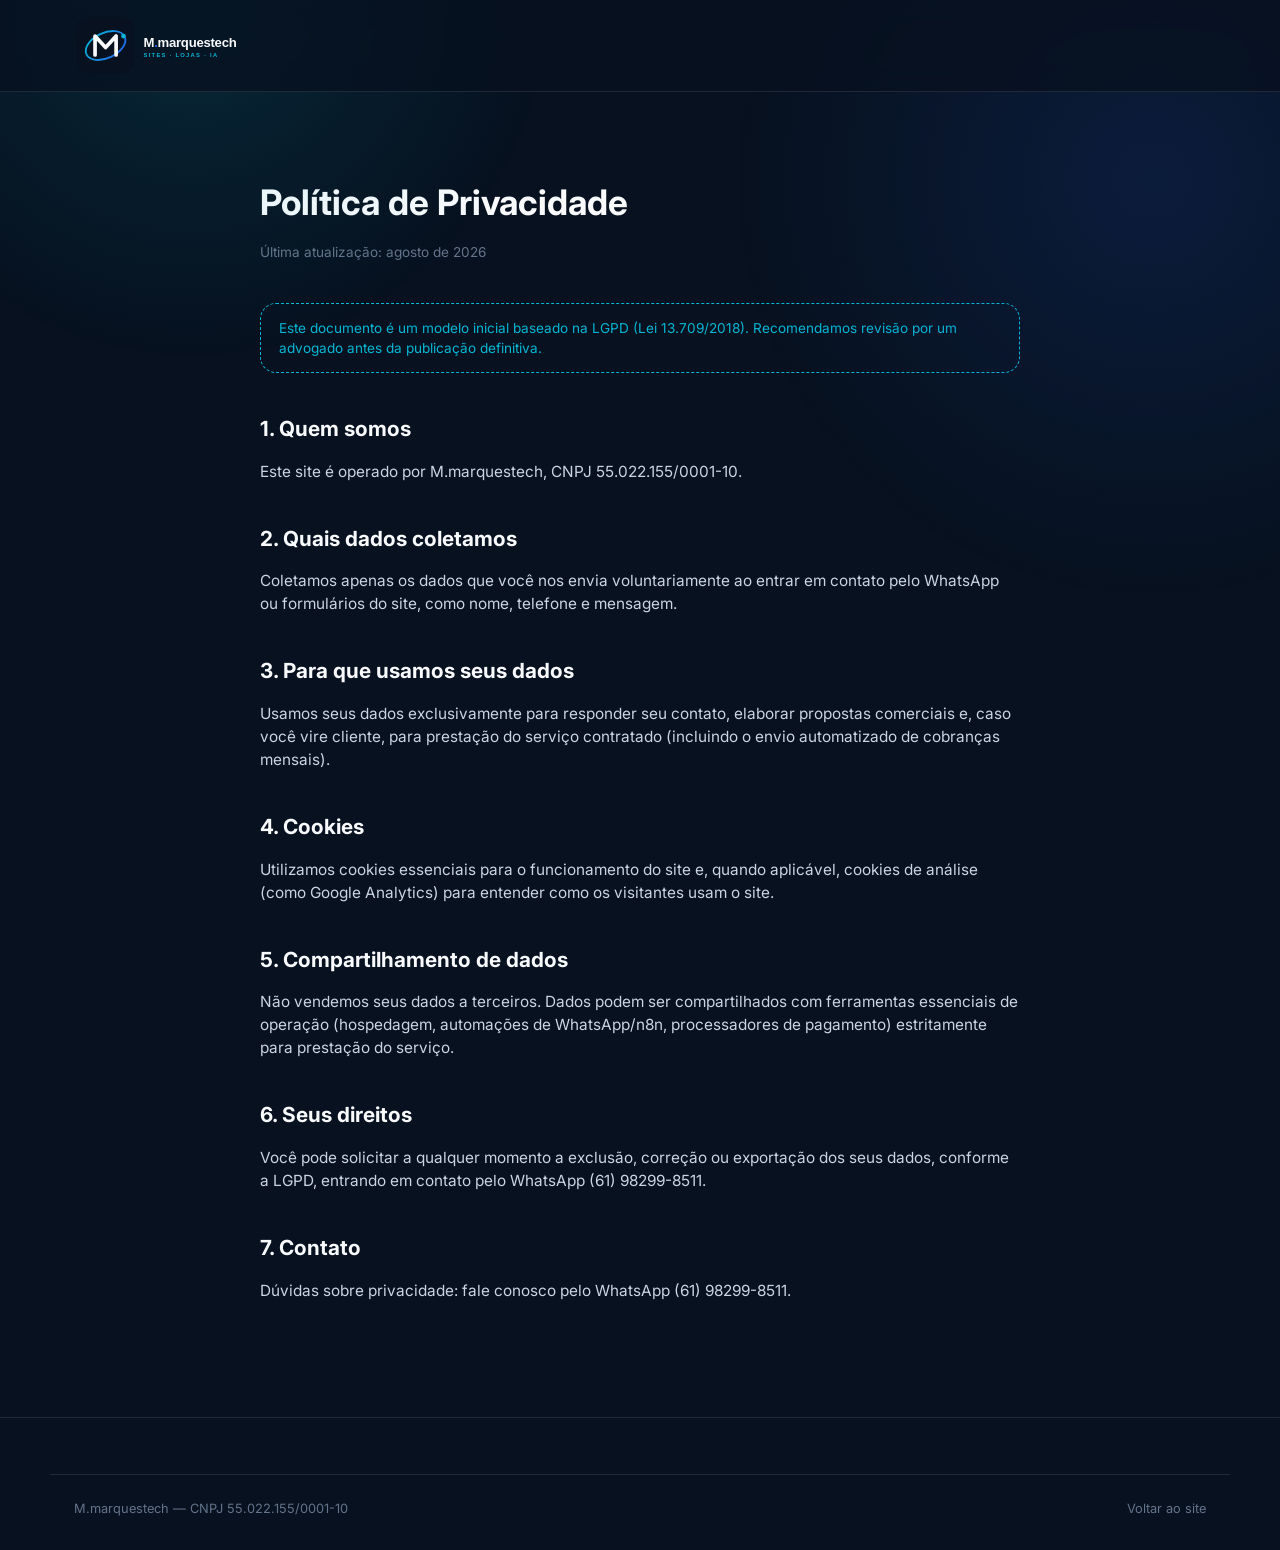
==== privacidade.html @ ed06bbe7 "Site institucional M.marquestech: planos, hero animado e carrossel de sites" ====
<!DOCTYPE html>
<html lang="pt-BR">
<head>
<meta charset="UTF-8">
<meta name="viewport" content="width=device-width, initial-scale=1.0">
<title>Política de Privacidade — M.marquestech</title>
<meta name="theme-color" content="#07111F">
<link rel="icon" type="image/svg+xml" href="assets/favicon-monogram.svg">
<link rel="preconnect" href="https://fonts.googleapis.com">
<link href="https://fonts.googleapis.com/css2?family=Inter:wght@400;500;600;700;800&display=swap" rel="stylesheet">
<link rel="stylesheet" href="css/style.css">
</head>
<body>

<header class="nav">
  <div class="nav-inner container">
    <a href="index.html"><img class="nav-logo" src="assets/logo-orbit-dark-bg.svg" alt="M.marquestech"></a>
  </div>
</header>

<main class="container legal-content">
  <h1>Política de Privacidade</h1>
  <p class="updated">Última atualização: agosto de 2026</p>

  <div class="placeholder-flag">
    Este documento é um modelo inicial baseado na LGPD (Lei 13.709/2018). Recomendamos revisão por um advogado antes da publicação definitiva.
  </div>

  <h2>1. Quem somos</h2>
  <p>Este site é operado por M.marquestech, CNPJ 55.022.155/0001-10.</p>

  <h2>2. Quais dados coletamos</h2>
  <p>Coletamos apenas os dados que você nos envia voluntariamente ao entrar em contato pelo WhatsApp ou formulários do site, como nome, telefone e mensagem.</p>

  <h2>3. Para que usamos seus dados</h2>
  <p>Usamos seus dados exclusivamente para responder seu contato, elaborar propostas comerciais e, caso você vire cliente, para prestação do serviço contratado (incluindo o envio automatizado de cobranças mensais).</p>

  <h2>4. Cookies</h2>
  <p>Utilizamos cookies essenciais para o funcionamento do site e, quando aplicável, cookies de análise (como Google Analytics) para entender como os visitantes usam o site.</p>

  <h2>5. Compartilhamento de dados</h2>
  <p>Não vendemos seus dados a terceiros. Dados podem ser compartilhados com ferramentas essenciais de operação (hospedagem, automações de WhatsApp/n8n, processadores de pagamento) estritamente para prestação do serviço.</p>

  <h2>6. Seus direitos</h2>
  <p>Você pode solicitar a qualquer momento a exclusão, correção ou exportação dos seus dados, conforme a LGPD, entrando em contato pelo WhatsApp (61) 98299-8511.</p>

  <h2>7. Contato</h2>
  <p>Dúvidas sobre privacidade: fale conosco pelo WhatsApp (61) 98299-8511.</p>
</main>

<footer>
  <div class="container footer-bottom">
    <span>M.marquestech &mdash; CNPJ 55.022.155/0001-10</span>
    <a href="index.html">Voltar ao site</a>
  </div>
</footer>

</body>
</html>
---- css/style.css ----
:root {
  --navy: #07111F;
  --navy-soft: #0C1B2E;
  --blue: #2563EB;
  --cyan: #06B6D4;
  --white: #F8FAFC;
  --gray: #64748B;
  --glass-bg: rgba(248, 250, 252, 0.05);
  --glass-border: rgba(248, 250, 252, 0.10);
  --radius-lg: 24px;
  --radius-md: 16px;
  --max-width: 1180px;
}

* { box-sizing: border-box; }

html { scroll-behavior: smooth; }

body {
  margin: 0;
  background: var(--navy);
  color: var(--white);
  font-family: "Inter", -apple-system, BlinkMacSystemFont, "Segoe UI", sans-serif;
  line-height: 1.5;
  -webkit-font-smoothing: antialiased;
}

img, svg { max-width: 100%; display: block; }

a { color: inherit; text-decoration: none; }

.container {
  max-width: var(--max-width);
  margin: 0 auto;
  padding: 0 24px;
}

/* Background ambient glow */
body::before {
  content: "";
  position: fixed;
  inset: 0;
  background:
    radial-gradient(600px circle at 15% 0%, rgba(6,182,212,0.14), transparent 60%),
    radial-gradient(700px circle at 90% 20%, rgba(37,99,235,0.14), transparent 60%);
  pointer-events: none;
  z-index: 0;
}

/* ===== Nav ===== */
.nav {
  position: sticky;
  top: 0;
  z-index: 100;
  background: rgba(7, 17, 31, 0.75);
  backdrop-filter: blur(14px);
  -webkit-backdrop-filter: blur(14px);
  border-bottom: 1px solid var(--glass-border);
}

.nav-inner {
  display: flex;
  align-items: center;
  justify-content: space-between;
  padding: 14px 24px;
}

.nav-logo { width: 200px; }

.nav-links {
  display: flex;
  gap: 32px;
  list-style: none;
  margin: 0;
  padding: 0;
  font-weight: 600;
  font-size: 0.95rem;
}

.nav-links a { color: var(--white); opacity: 0.85; transition: opacity 0.2s; }
.nav-links a:hover { opacity: 1; color: var(--cyan); }

.nav-cta {
  display: inline-flex;
  align-items: center;
  gap: 8px;
  background: linear-gradient(135deg, var(--cyan), var(--blue));
  color: var(--white);
  font-weight: 700;
  padding: 10px 20px;
  border-radius: 999px;
  font-size: 0.9rem;
  white-space: nowrap;
  transition: transform 0.2s, box-shadow 0.2s;
}
.nav-cta:hover { transform: translateY(-2px); box-shadow: 0 8px 24px rgba(6,182,212,0.35); }

.nav-toggle {
  display: none;
  background: none;
  border: none;
  color: var(--white);
  font-size: 1.6rem;
  cursor: pointer;
}

/* ===== Hero ===== */
.hero {
  position: relative;
  z-index: 1;
  padding: 96px 0 64px;
  text-align: center;
}

.eyebrow {
  display: inline-flex;
  align-items: center;
  gap: 8px;
  border: 1px solid var(--glass-border);
  background: var(--glass-bg);
  backdrop-filter: blur(8px);
  padding: 8px 18px;
  border-radius: 999px;
  font-size: 0.78rem;
  font-weight: 700;
  font-family: "JetBrains Mono", monospace;
  letter-spacing: 2px;
  color: var(--cyan);
  margin-bottom: 28px;
}

.eyebrow .dot { width: 7px; height: 7px; border-radius: 50%; background: var(--cyan); box-shadow: 0 0 12px var(--cyan); }

.hero h1 {
  font-size: clamp(2.4rem, 5.6vw, 4.6rem);
  font-weight: 800;
  line-height: 1.06;
  letter-spacing: -1.5px;
  max-width: 900px;
  margin: 0 auto 24px;
}

.hero h1 .accent {
  background: linear-gradient(135deg, var(--cyan), var(--blue));
  -webkit-background-clip: text;
  background-clip: text;
  color: transparent;
}

.hero p.lead {
  max-width: 620px;
  margin: 0 auto 36px;
  color: var(--gray);
  font-size: 1.15rem;
}

.hero-ctas {
  display: flex;
  gap: 16px;
  justify-content: center;
  flex-wrap: wrap;
  margin-bottom: 40px;
}

.btn {
  display: inline-flex;
  align-items: center;
  gap: 10px;
  font-weight: 700;
  padding: 15px 28px;
  border-radius: 999px;
  font-size: 1rem;
  transition: transform 0.2s, box-shadow 0.2s, background 0.2s;
  cursor: pointer;
  border: none;
}

.btn-primary {
  background: linear-gradient(135deg, var(--cyan), var(--blue));
  color: var(--white);
}
.btn-primary:hover { transform: translateY(-2px); box-shadow: 0 10px 30px rgba(6,182,212,0.4); }

.btn-ghost {
  background: var(--glass-bg);
  border: 1px solid var(--glass-border);
  color: var(--white);
}
.btn-ghost:hover { background: rgba(248,250,252,0.1); }

.social-proof {
  color: var(--gray);
  font-size: 0.9rem;
}
.social-proof strong { color: var(--white); }

/* ===== Hero split layout + 3D visual ===== */
.hero-grid {
  display: grid;
  grid-template-columns: 1.05fr 0.95fr;
  align-items: center;
  gap: 48px;
  text-align: left;
}

.hero-content .eyebrow,
.hero-content .hero-ctas { justify-content: flex-start; }
.hero-content .lead { margin-left: 0; }
.hero-content .social-proof { text-align: left; }

.hero-visual {
  position: relative;
  height: 420px;
  perspective: 1200px;
}

.orbit-ring {
  position: absolute;
  border-radius: 50%;
  border: 1.5px solid transparent;
  border-image: linear-gradient(135deg, var(--cyan), var(--blue)) 1;
  opacity: 0.45;
}
.ring-1 { width: 360px; height: 220px; top: 40px; left: 20px; animation: spin-cw 18s linear infinite; }
.ring-2 { width: 260px; height: 260px; top: 90px; left: 90px; animation: spin-ccw 24s linear infinite; opacity: 0.3; }
.orbit-dot {
  position: absolute;
  width: 10px; height: 10px;
  border-radius: 50%;
  background: var(--cyan);
  box-shadow: 0 0 16px var(--cyan);
  top: 46px; left: 190px;
  animation: spin-cw 18s linear infinite;
  transform-origin: -160px 130px;
}

.browser-mock {
  position: absolute;
  top: 30px;
  left: 10px;
  width: 340px;
  background: var(--glass-bg);
  border: 1px solid var(--glass-border);
  backdrop-filter: blur(18px);
  -webkit-backdrop-filter: blur(18px);
  border-radius: var(--radius-md);
  box-shadow: 0 30px 70px rgba(0,0,0,0.45);
  transform: rotateY(-10deg) rotateX(3deg);
  animation: float-y 6s ease-in-out infinite;
}

.browser-bar {
  display: flex;
  gap: 6px;
  padding: 12px 14px;
  border-bottom: 1px solid var(--glass-border);
}
.browser-bar span { width: 9px; height: 9px; border-radius: 50%; background: rgba(248,250,252,0.25); }
.browser-bar span:first-child { background: var(--cyan); }

.browser-body { padding: 20px; display: flex; flex-direction: column; gap: 10px; }
.mock-block { border-radius: 8px; background: linear-gradient(135deg, rgba(6,182,212,0.18), rgba(37,99,235,0.12)); }
.mock-block.block-a { height: 46px; width: 60%; }
.mock-block.block-b { height: 90px; width: 100%; background: linear-gradient(135deg, rgba(37,99,235,0.16), rgba(6,182,212,0.08)); }
.mock-block.block-c { height: 46px; width: 80%; }

.phone-mock {
  position: absolute;
  bottom: 10px;
  right: 0;
  width: 210px;
  background: rgba(12, 27, 46, 0.9);
  border: 1px solid var(--glass-border);
  backdrop-filter: blur(18px);
  border-radius: 20px;
  padding: 16px 14px;
  box-shadow: 0 24px 60px rgba(0,0,0,0.5);
  transform: rotateY(8deg) rotateX(-2deg);
  animation: float-y 5s ease-in-out infinite 0.6s;
}

.chat-bubble {
  font-size: 0.72rem;
  padding: 8px 12px;
  border-radius: 12px;
  margin-bottom: 8px;
  max-width: 88%;
  line-height: 1.35;
}
.chat-bubble.in { background: rgba(248,250,252,0.08); border-bottom-left-radius: 3px; }
.chat-bubble.out {
  background: linear-gradient(135deg, var(--cyan), var(--blue));
  color: var(--white);
  margin-left: auto;
  border-bottom-right-radius: 3px;
}
.chat-typing {
  display: flex;
  gap: 4px;
  padding: 8px 12px;
  width: fit-content;
  background: rgba(248,250,252,0.08);
  border-radius: 12px;
  border-bottom-left-radius: 3px;
}
.chat-typing span {
  width: 5px; height: 5px;
  border-radius: 50%;
  background: var(--cyan);
  animation: blink-typing 1.2s ease-in-out infinite;
}
.chat-typing span:nth-child(2) { animation-delay: 0.2s; }
.chat-typing span:nth-child(3) { animation-delay: 0.4s; }

@keyframes float-y {
  0%, 100% { transform: translateY(0) rotateY(-10deg) rotateX(3deg); }
  50% { transform: translateY(-14px) rotateY(-6deg) rotateX(1deg); }
}
@keyframes spin-cw { from { transform: rotate(0deg); } to { transform: rotate(360deg); } }
@keyframes spin-ccw { from { transform: rotate(0deg); } to { transform: rotate(-360deg); } }
@keyframes blink-typing {
  0%, 100% { opacity: 0.3; transform: translateY(0); }
  50% { opacity: 1; transform: translateY(-3px); }
}

/* ===== Criação de sites destaque ===== */
.criacao-destaque { padding-top: 40px; }
.criacao-grid {
  display: grid;
  grid-template-columns: 0.9fr 1.1fr;
  align-items: center;
  gap: 56px;
}
.criacao-text h2 { font-size: clamp(1.6rem, 3.2vw, 2.2rem); font-weight: 800; margin: 14px 0 16px; text-wrap: balance; }
.criacao-text > p { color: var(--gray); font-size: 1.02rem; margin-bottom: 22px; max-width: 52ch; }
.criacao-list { list-style: none; padding: 0; margin: 0 0 28px; display: flex; flex-direction: column; gap: 10px; }
.criacao-list li {
  padding-left: 26px;
  position: relative;
  font-size: 0.95rem;
  color: var(--white);
}
.criacao-list li::before {
  content: "";
  position: absolute;
  left: 0; top: 6px;
  width: 16px; height: 16px;
  background: linear-gradient(135deg, var(--cyan), var(--blue));
  -webkit-mask: url("data:image/svg+xml,%3Csvg xmlns='http://www.w3.org/2000/svg' viewBox='0 0 24 24'%3E%3Cpath fill='black' d='M9 16.2 4.8 12l-1.4 1.4L9 19 21 7l-1.4-1.4z'/%3E%3C/svg%3E") no-repeat center / contain;
  mask: url("data:image/svg+xml,%3Csvg xmlns='http://www.w3.org/2000/svg' viewBox='0 0 24 24'%3E%3Cpath fill='black' d='M9 16.2 4.8 12l-1.4 1.4L9 19 21 7l-1.4-1.4z'/%3E%3C/svg%3E") no-repeat center / contain;
}
.criacao-text .eyebrow {
  display: inline-flex;
  border: 1px solid var(--glass-border);
  background: var(--glass-bg);
  padding: 6px 14px;
  border-radius: 999px;
  font-size: 0.72rem;
  font-weight: 700;
  letter-spacing: 2px;
  color: var(--cyan);
  font-family: "JetBrains Mono", monospace;
}
.criacao-visual {
  position: relative;
  display: flex;
  justify-content: center;
  align-items: center;
  min-height: 320px;
}
.cv-ring {
  position: absolute;
  width: 300px; height: 300px;
  border-radius: 50%;
  border: 1.5px solid transparent;
  border-image: linear-gradient(135deg, var(--cyan), var(--blue)) 1;
  opacity: 0.3;
  animation: spin-ccw 26s linear infinite;
}
.cv-glow-dot {
  position: absolute;
  top: 14%; right: 14%;
  width: 8px; height: 8px;
  border-radius: 50%;
  background: var(--cyan);
  box-shadow: 0 0 14px var(--cyan);
  animation: blink-typing 2.4s ease-in-out infinite;
}

.site-carousel { position: relative; width: 100%; max-width: 420px; height: 280px; }
.site-card {
  position: absolute;
  inset: 0;
  background: var(--glass-bg);
  border: 1px solid var(--glass-border);
  backdrop-filter: blur(18px);
  -webkit-backdrop-filter: blur(18px);
  border-radius: var(--radius-md);
  box-shadow: 0 30px 70px rgba(0,0,0,0.45);
  opacity: 0;
  transform: scale(0.96) rotateY(-6deg);
  transition: opacity 0.6s ease, transform 0.6s ease;
  pointer-events: none;
}
.site-card.active {
  opacity: 1;
  transform: scale(1) rotateY(-6deg);
  z-index: 2;
  animation: float-y 7s ease-in-out infinite;
}

.sc-heading { height: 34px; width: 70%; border-radius: 8px; margin-bottom: 14px; background: linear-gradient(135deg, rgba(6,182,212,0.28), rgba(37,99,235,0.18)); }
.sc-line { height: 12px; border-radius: 6px; margin-bottom: 10px; background: rgba(248,250,252,0.12); }
.sc-line.w80 { width: 80%; }
.sc-line.w60 { width: 60%; }
.sc-cta { margin-top: 16px; height: 38px; width: 140px; border-radius: 999px; background: linear-gradient(135deg, var(--cyan), var(--blue)); }

.sc-grid { display: grid; grid-template-columns: repeat(2, 1fr); gap: 12px; }
.sc-product {
  height: 64px;
  border-radius: 10px;
  background: linear-gradient(135deg, rgba(37,99,235,0.22), rgba(6,182,212,0.12));
  position: relative;
}
.sc-product::after {
  content: "";
  position: absolute;
  bottom: 8px; left: 8px;
  width: 36px; height: 8px;
  border-radius: 4px;
  background: rgba(248,250,252,0.28);
}

.sc-chat { display: flex; flex-direction: column; gap: 10px; }

.site-carousel-tag {
  position: absolute;
  top: -14px; left: 50%;
  transform: translateX(-50%);
  font-family: "JetBrains Mono", monospace;
  font-size: 0.68rem;
  font-weight: 700;
  letter-spacing: 1px;
  color: var(--navy);
  background: var(--cyan);
  padding: 5px 14px;
  border-radius: 999px;
  z-index: 3;
}
.site-carousel-dots {
  position: absolute;
  bottom: -28px; left: 50%;
  transform: translateX(-50%);
  display: flex;
  gap: 8px;
  z-index: 3;
}
.site-carousel-dots .dot {
  width: 7px; height: 7px;
  border-radius: 50%;
  background: rgba(248,250,252,0.25);
  transition: background 0.3s, transform 0.3s;
}
.site-carousel-dots .dot.active { background: var(--cyan); transform: scale(1.3); }

/* ===== Section headings ===== */
.section {
  position: relative;
  z-index: 1;
  padding: 88px 0;
}

.section-head {
  text-align: center;
  max-width: 720px;
  margin: 0 auto 56px;
}

.section-head h2 {
  font-size: clamp(1.8rem, 3.6vw, 2.6rem);
  font-weight: 800;
  letter-spacing: -0.5px;
  margin-bottom: 16px;
}

.section-head p {
  color: var(--gray);
  font-size: 1.05rem;
}

/* ===== Bento pricing grid ===== */
.plans-grid {
  display: grid;
  grid-template-columns: repeat(3, 1fr);
  gap: 24px;
  align-items: stretch;
}

.plan-card {
  position: relative;
  background: var(--glass-bg);
  border: 1px solid var(--glass-border);
  backdrop-filter: blur(16px);
  -webkit-backdrop-filter: blur(16px);
  border-radius: var(--radius-lg);
  padding: 36px 30px;
  display: flex;
  flex-direction: column;
  transition: transform 0.3s ease, box-shadow 0.3s ease, border-color 0.3s ease;
}

.plan-card:hover {
  transform: translateY(-6px);
  border-color: rgba(6,182,212,0.4);
  box-shadow: 0 20px 50px rgba(0,0,0,0.35);
}

.plan-card.featured {
  border: 1px solid var(--cyan);
  background: linear-gradient(180deg, rgba(6,182,212,0.08), rgba(37,99,235,0.05));
  transform: scale(1.03);
}
.plan-card.featured:hover { transform: scale(1.03) translateY(-6px); }

.plan-badge-popular {
  position: absolute;
  top: -14px;
  left: 50%;
  transform: translateX(-50%);
  background: linear-gradient(135deg, var(--cyan), var(--blue));
  color: var(--white);
  font-size: 0.75rem;
  font-weight: 800;
  letter-spacing: 1px;
  padding: 6px 16px;
  border-radius: 999px;
  white-space: nowrap;
}

.plan-target {
  font-size: 0.78rem;
  font-weight: 700;
  letter-spacing: 1px;
  color: var(--gray);
  text-transform: uppercase;
  margin-bottom: 10px;
}

.plan-card h3 {
  font-size: 1.5rem;
  font-weight: 800;
  margin: 0 0 12px;
}

.plan-tagline {
  color: var(--gray);
  font-size: 0.95rem;
  font-style: italic;
  margin-bottom: 24px;
  min-height: 66px;
}

.plan-price {
  font-size: 2.4rem;
  font-weight: 700;
  margin-bottom: 4px;
  font-family: "JetBrains Mono", monospace;
  font-variant-numeric: tabular-nums;
}
.plan-price span { font-size: 0.95rem; color: var(--gray); font-weight: 500; font-family: "Inter", sans-serif; }

.plan-period { color: var(--gray); font-size: 0.9rem; margin-bottom: 26px; }

.plan-features {
  list-style: none;
  padding: 0;
  margin: 0 0 32px;
  flex-grow: 1;
}

.plan-features li {
  display: flex;
  gap: 10px;
  padding: 9px 0;
  font-size: 0.94rem;
  border-bottom: 1px solid rgba(248,250,252,0.06);
}
.plan-features li:last-child { border-bottom: none; }

.plan-features li::before {
  content: "";
  flex-shrink: 0;
  width: 18px;
  height: 18px;
  margin-top: 2px;
  background: linear-gradient(135deg, var(--cyan), var(--blue));
  -webkit-mask: url("data:image/svg+xml,%3Csvg xmlns='http://www.w3.org/2000/svg' viewBox='0 0 24 24'%3E%3Cpath fill='black' d='M9 16.2 4.8 12l-1.4 1.4L9 19 21 7l-1.4-1.4z'/%3E%3C/svg%3E") no-repeat center / contain;
  mask: url("data:image/svg+xml,%3Csvg xmlns='http://www.w3.org/2000/svg' viewBox='0 0 24 24'%3E%3Cpath fill='black' d='M9 16.2 4.8 12l-1.4 1.4L9 19 21 7l-1.4-1.4z'/%3E%3C/svg%3E") no-repeat center / contain;
}

.plan-cta {
  width: 100%;
  justify-content: center;
  text-align: center;
}

.ai-badge {
  display: inline-flex;
  align-items: center;
  gap: 6px;
  font-size: 0.7rem;
  font-weight: 800;
  font-family: "JetBrains Mono", monospace;
  letter-spacing: 1px;
  color: var(--navy);
  background: var(--cyan);
  padding: 4px 10px;
  border-radius: 999px;
  margin-bottom: 14px;
  width: fit-content;
}

.plan-icon-float {
  position: absolute;
  top: -16px;
  right: 22px;
  width: 44px;
  height: 44px;
  display: flex;
  align-items: center;
  justify-content: center;
  font-size: 1.3rem;
  background: linear-gradient(135deg, var(--cyan), var(--blue));
  border-radius: 14px;
  box-shadow: 0 12px 28px rgba(6,182,212,0.4);
  animation: bounce-badge 3.5s ease-in-out infinite;
}

@keyframes bounce-badge {
  0%, 100% { transform: translateY(0) rotate(-4deg); }
  50% { transform: translateY(-8px) rotate(4deg); }
}

.plan-subblock {
  background: rgba(248,250,252,0.03);
  border: 1px solid var(--glass-border);
  border-radius: 12px;
  padding: 14px 16px;
  margin-bottom: 12px;
}
.plan-subblock-head {
  display: flex;
  align-items: center;
  gap: 8px;
  font-weight: 700;
  font-size: 0.92rem;
  margin-bottom: 6px;
}
.plan-subblock p { margin: 0; color: var(--gray); font-size: 0.86rem; line-height: 1.45; }
.tag-auto, .tag-manual {
  font-family: "JetBrains Mono", monospace;
  font-size: 0.62rem;
  font-weight: 700;
  letter-spacing: 0.5px;
  padding: 2px 8px;
  border-radius: 999px;
  margin-left: auto;
}
.tag-auto { color: var(--cyan); background: rgba(6,182,212,0.14); }
.tag-manual { color: var(--gray); background: rgba(100,116,139,0.16); }

/* ===== Incluso ===== */
.incluso-grid {
  display: grid;
  grid-template-columns: repeat(auto-fit, minmax(220px, 1fr));
  gap: 20px;
}

.incluso-item {
  background: var(--glass-bg);
  border: 1px solid var(--glass-border);
  border-radius: var(--radius-md);
  padding: 24px;
  backdrop-filter: blur(12px);
}

.incluso-item .icon {
  width: 40px;
  height: 40px;
  border-radius: 12px;
  background: linear-gradient(135deg, rgba(6,182,212,0.2), rgba(37,99,235,0.2));
  display: flex;
  align-items: center;
  justify-content: center;
  margin-bottom: 14px;
  color: var(--cyan);
  font-size: 1.2rem;
}

.incluso-item h4 { margin: 0 0 6px; font-size: 1.02rem; font-weight: 700; }
.incluso-item p { margin: 0; color: var(--gray); font-size: 0.88rem; }

.mini-seal {
  margin-top: 40px;
  display: flex;
  align-items: center;
  justify-content: center;
  gap: 10px;
  text-align: center;
  color: var(--cyan);
  font-weight: 700;
  font-size: 0.9rem;
  border: 1px dashed rgba(6,182,212,0.4);
  border-radius: 999px;
  padding: 12px 24px;
  max-width: 480px;
  margin-left: auto;
  margin-right: auto;
}

/* ===== Testimonials marquee ===== */
.marquee-wrap {
  overflow: hidden;
  position: relative;
  -webkit-mask-image: linear-gradient(90deg, transparent, black 8%, black 92%, transparent);
  mask-image: linear-gradient(90deg, transparent, black 8%, black 92%, transparent);
}

.marquee-track {
  display: flex;
  gap: 20px;
  width: max-content;
  animation: scroll-left 32s linear infinite;
}

.marquee-wrap:hover .marquee-track { animation-play-state: paused; }

@keyframes scroll-left {
  from { transform: translateX(0); }
  to { transform: translateX(-50%); }
}

.testimonial-card {
  width: 320px;
  flex-shrink: 0;
  background: var(--glass-bg);
  border: 1px solid var(--glass-border);
  border-radius: var(--radius-md);
  padding: 26px;
  backdrop-filter: blur(12px);
}

.testimonial-card p { font-size: 0.95rem; color: var(--white); margin: 0 0 16px; }
.testimonial-card .author { color: var(--cyan); font-weight: 700; font-size: 0.85rem; }
.testimonial-card .role { color: var(--gray); font-size: 0.8rem; }

/* ===== FAQ ===== */
.faq-list { max-width: 760px; margin: 0 auto; }

.faq-item {
  border-bottom: 1px solid var(--glass-border);
}

.faq-question {
  width: 100%;
  background: none;
  border: none;
  color: var(--white);
  text-align: left;
  font-size: 1.05rem;
  font-weight: 700;
  padding: 22px 4px;
  display: flex;
  justify-content: space-between;
  align-items: center;
  cursor: pointer;
  gap: 20px;
}

.faq-question .plus {
  flex-shrink: 0;
  width: 22px;
  height: 22px;
  border-radius: 50%;
  border: 1px solid var(--cyan);
  color: var(--cyan);
  display: flex;
  align-items: center;
  justify-content: center;
  font-size: 1rem;
  transition: transform 0.25s;
}

.faq-item.open .plus { transform: rotate(45deg); }

.faq-answer {
  max-height: 0;
  overflow: hidden;
  transition: max-height 0.3s ease, padding 0.3s ease;
  color: var(--gray);
  font-size: 0.95rem;
  padding: 0 4px;
}

.faq-item.open .faq-answer { padding: 0 4px 22px; }

.faq-note {
  font-size: 0.75rem;
  color: var(--cyan);
  opacity: 0.8;
}

/* ===== Footer ===== */
footer {
  position: relative;
  z-index: 1;
  border-top: 1px solid var(--glass-border);
  padding: 56px 0 32px;
  color: var(--gray);
  font-size: 0.88rem;
}

.footer-grid {
  display: grid;
  grid-template-columns: 2fr 1fr 1fr;
  gap: 32px;
  margin-bottom: 40px;
}

.footer-logo { width: 180px; margin-bottom: 14px; }

.footer-col h5 {
  color: var(--white);
  font-size: 0.85rem;
  letter-spacing: 1px;
  text-transform: uppercase;
  margin-bottom: 14px;
}

.footer-col a, .footer-col p { display: block; margin-bottom: 10px; color: var(--gray); }
.footer-col a:hover { color: var(--cyan); }

.footer-bottom {
  border-top: 1px solid var(--glass-border);
  padding-top: 24px;
  display: flex;
  justify-content: space-between;
  flex-wrap: wrap;
  gap: 12px;
  font-size: 0.8rem;
}

/* ===== Floating WhatsApp button ===== */
.whatsapp-float {
  position: fixed;
  bottom: 24px;
  right: 24px;
  z-index: 200;
  width: 60px;
  height: 60px;
  border-radius: 50%;
  background: #25D366;
  display: flex;
  align-items: center;
  justify-content: center;
  box-shadow: 0 8px 26px rgba(0,0,0,0.4);
  animation: wa-pulse 2.6s ease-in-out infinite;
}

.whatsapp-float:hover { transform: scale(1.08); }

.whatsapp-float svg { width: 30px; height: 30px; }

@keyframes wa-pulse {
  0%, 100% { box-shadow: 0 8px 26px rgba(0,0,0,0.4), 0 0 0 0 rgba(37,211,102,0.5); }
  50% { box-shadow: 0 8px 26px rgba(0,0,0,0.4), 0 0 0 10px rgba(37,211,102,0); }
}

/* ===== Cookie banner ===== */
.cookie-banner {
  position: fixed;
  left: 20px;
  right: 20px;
  bottom: 20px;
  z-index: 250;
  max-width: 640px;
  margin: 0 auto;
  background: rgba(12, 27, 46, 0.95);
  border: 1px solid var(--glass-border);
  backdrop-filter: blur(16px);
  border-radius: var(--radius-md);
  padding: 20px 24px;
  display: flex;
  align-items: center;
  gap: 20px;
  flex-wrap: wrap;
  transform: translateY(140%);
  transition: transform 0.4s ease;
}
.cookie-banner.show { transform: translateY(0); }
.cookie-banner p { margin: 0; font-size: 0.85rem; color: var(--gray); flex: 1; min-width: 220px; }
.cookie-banner p a { color: var(--cyan); text-decoration: underline; }

/* ===== Scroll reveal ===== */
.reveal {
  opacity: 0;
  transform: translateY(24px);
  transition: opacity 0.7s ease, transform 0.7s ease;
}
.reveal.in-view { opacity: 1; transform: translateY(0); }

/* ===== Legal pages ===== */
.legal-content {
  max-width: 760px;
  margin: 0 auto;
  padding: 60px 0 100px;
}
.legal-content h1 { font-size: 2.2rem; margin-bottom: 8px; }
.legal-content .updated { color: var(--gray); font-size: 0.85rem; margin-bottom: 40px; }
.legal-content h2 { font-size: 1.3rem; margin-top: 40px; margin-bottom: 12px; }
.legal-content p, .legal-content li { color: #cbd5e1; font-size: 0.96rem; }
.legal-content .placeholder-flag {
  border: 1px dashed var(--cyan);
  border-radius: var(--radius-md);
  padding: 14px 18px;
  color: var(--cyan);
  font-size: 0.85rem;
  margin: 14px 0;
}

/* ===== Responsive ===== */
@media (max-width: 980px) {
  .hero-grid { grid-template-columns: 1fr; text-align: center; }
  .hero-content .eyebrow, .hero-content .hero-ctas { justify-content: center; }
  .hero-content .social-proof { text-align: center; }
  .hero-visual { height: 320px; max-width: 420px; margin: 0 auto; }
  .criacao-grid { grid-template-columns: 1fr; text-align: center; }
  .criacao-list { align-items: center; }
  .criacao-list li { text-align: left; }
}

@media (max-width: 900px) {
  .plans-grid { grid-template-columns: 1fr; }
  .plan-card.featured { transform: none; }
  .plan-card.featured:hover { transform: translateY(-6px); }
  .footer-grid { grid-template-columns: 1fr; }
}

@media (max-width: 720px) {
  .nav-links, .nav-cta { display: none; }
  .nav-toggle { display: block; }
  .nav-links.mobile-open {
    display: flex;
    flex-direction: column;
    position: absolute;
    top: 100%;
    left: 0;
    right: 0;
    background: rgba(7,17,31,0.98);
    padding: 24px;
    gap: 20px;
    border-bottom: 1px solid var(--glass-border);
  }
  .whatsapp-float { width: 54px; height: 54px; bottom: 16px; right: 16px; }
  .browser-mock { width: 280px; }
  .phone-mock { width: 170px; }
}

@media (prefers-reduced-motion: reduce) {
  .browser-mock, .phone-mock, .orbit-ring, .orbit-dot, .plan-icon-float,
  .chat-typing span, .marquee-track, .whatsapp-float {
    animation: none !important;
  }
}
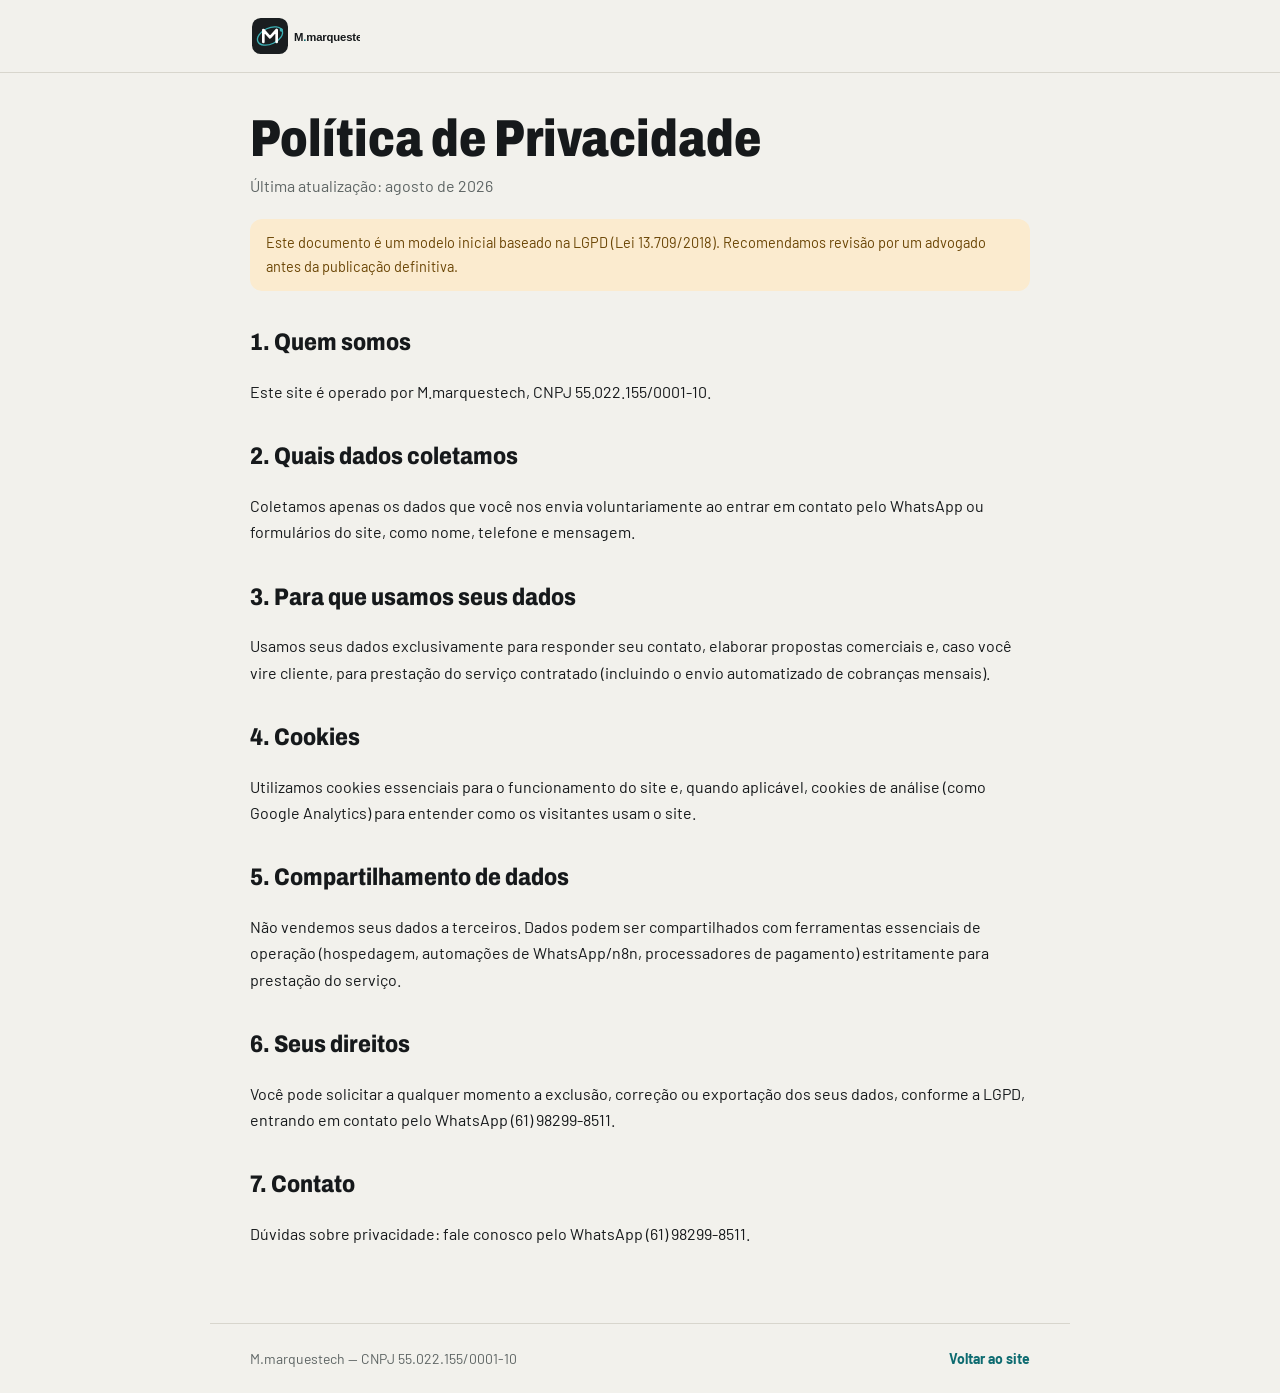
==== commit 335f736d: "Reformulação do site: linha NEXO M + desenvolvimento sob medida - Nova home: produtos NEXO M (RH, BI" ====
--- a/privacidade.html
+++ b/privacidade.html
@@ -4,17 +4,18 @@
 <meta charset="UTF-8">
 <meta name="viewport" content="width=device-width, initial-scale=1.0">
 <title>Política de Privacidade — M.marquestech</title>
-<meta name="theme-color" content="#07111F">
-<link rel="icon" type="image/svg+xml" href="assets/favicon-monogram.svg">
+<meta name="theme-color" content="#1A1E20">
+<link rel="icon" type="image/svg+xml" href="assets/favicon.svg">
+<link rel="apple-touch-icon" href="assets/apple-touch-icon.png">
 <link rel="preconnect" href="https://fonts.googleapis.com">
-<link href="https://fonts.googleapis.com/css2?family=Inter:wght@400;500;600;700;800&display=swap" rel="stylesheet">
+<link href="https://fonts.googleapis.com/css2?family=Archivo:wdth,wght@62..125,500..900&family=Barlow:wght@400;500;600;700&display=swap" rel="stylesheet">
 <link rel="stylesheet" href="css/style.css">
 </head>
 <body>
 
 <header class="nav">
   <div class="nav-inner container">
-    <a href="index.html"><img class="nav-logo" src="assets/logo-orbit-dark-bg.svg" alt="M.marquestech"></a>
+    <a href="index.html"><img class="nav-logo" src="assets/logo-mmarquestech.svg" alt="M.marquestech" width="110" height="40"></a>
   </div>
 </header>
 
--- a/css/style.css
+++ b/css/style.css
@@ -1,974 +1,300 @@
-:root {
-  --navy: #07111F;
-  --navy-soft: #0C1B2E;
-  --blue: #2563EB;
-  --cyan: #06B6D4;
-  --white: #F8FAFC;
-  --gray: #64748B;
-  --glass-bg: rgba(248, 250, 252, 0.05);
-  --glass-border: rgba(248, 250, 252, 0.10);
-  --radius-lg: 24px;
-  --radius-md: 16px;
-  --max-width: 1180px;
+/* M.marquestech · site NEXO M (reformulação 10/2026)
+   Base off-white + grafite + petróleo. Cores de produto só como identificação.
+   Cards só nos produtos; o resto é editorial (linhas, divisórias, números). */
+:root{
+  --bg:#F2F1EC; --card:#FBFAF6; --line:#D8D6CD; --fg:#16191B; --mut:#5E6564;
+  --gr:#1A1E20; --gr2:#262B2E; --on-gr:#EDEDE8; --on-gr-mut:#A2AAA9;
+  --acc:#0D6B70; --acc-l:#7FD3D6; --acc-d:#3DB3B8;
+  --wa:#25D366; --wa-ink:#06260F;
+  --tint:#E7EDEA; /* off-white com 8% de petróleo */
+  --disp:"Archivo","Arial Narrow",system-ui,sans-serif;
+  --body:"Barlow",system-ui,sans-serif;
+  color-scheme:light;
 }
-
-* { box-sizing: border-box; }
-
-html { scroll-behavior: smooth; }
-
-body {
-  margin: 0;
-  background: var(--navy);
-  color: var(--white);
-  font-family: "Inter", -apple-system, BlinkMacSystemFont, "Segoe UI", sans-serif;
-  line-height: 1.5;
-  -webkit-font-smoothing: antialiased;
+*{box-sizing:border-box}
+html{scroll-behavior:smooth}
+body{margin:0;background:var(--bg);color:var(--fg);font-family:var(--body);font-size:16px;line-height:1.5;-webkit-font-smoothing:antialiased}
+img{max-width:100%;display:block}
+a{color:inherit;text-decoration:none}
+button{font:inherit;color:inherit;cursor:pointer}
+ul,ol{list-style:none;margin:0;padding:0}
+:focus-visible{outline:2px solid var(--acc);outline-offset:3px;border-radius:4px}
+[hidden]{display:none!important}
+[id]{scroll-margin-top:16px}
+.skip{position:absolute;left:12px;top:-60px;background:var(--gr);color:#fff;padding:10px 14px;border-radius:8px;z-index:99}
+.skip:focus{top:12px}
+
+.site{overflow-x:clip}
+.in{width:min(1180px,100%);margin:0 auto;padding-inline:clamp(16px,4vw,40px)}
+.disp{font-family:var(--disp);font-stretch:78%;font-weight:850;letter-spacing:-.01em;line-height:.95;text-wrap:balance;margin:0}
+.kick{display:block;font-size:12.5px;font-weight:700;letter-spacing:.14em;text-transform:uppercase;color:var(--acc);margin-bottom:12px}
+.reveal{animation:rise .7s cubic-bezier(.2,.7,.2,1) both}
+.switch.reveal{animation-delay:.15s}
+@keyframes rise{from{transform:translateY(14px);opacity:.001}to{transform:none;opacity:1}}
+section{padding-block:clamp(48px,7vw,92px)}
+section.pt0{padding-top:0}
+.sh{display:flex;flex-wrap:wrap;justify-content:space-between;align-items:end;gap:14px 40px;margin-bottom:30px}
+.sh h2{font-size:clamp(34px,4.8vw,58px);max-width:18ch}
+.sh p{color:var(--mut);max-width:48ch;margin:0;font-size:17px}
+
+/* botões */
+.bwa{background:var(--wa);color:var(--wa-ink);padding:14px 20px;border-radius:12px;font-weight:800;display:inline-flex;gap:8px;align-items:center;white-space:nowrap;transition:filter .2s,transform .2s}
+.bwa:hover{filter:brightness(.95);transform:translateY(-1px)}
+.i-wa{width:18px;height:18px;flex:none}
+.b2{border:1.5px solid var(--fg);padding:12.5px 18px;border-radius:12px;font-weight:700;display:inline-flex;transition:background .2s,color .2s}
+.b2:hover{background:var(--fg);color:#fff}
+.lnk{color:var(--acc);font-weight:700;border-bottom:1.5px solid currentColor;padding-bottom:1px}
+.btns{display:flex;flex-wrap:wrap;gap:10px}
+
+/* menu */
+nav{display:flex;align-items:center;gap:22px;padding-block:18px}
+.lk{display:flex;gap:22px;font-weight:600;color:var(--mut);margin-left:auto}
+.lk a:hover{color:var(--fg)}
+nav .cta{padding:10px 16px;border-radius:10px;font-size:14px}
+.burger{display:none;border:1px solid var(--line);background:var(--card);border-radius:10px;width:42px;height:42px;place-items:center}
+.burger svg{width:20px;height:20px}
+.mnav{display:none}
+.logo{display:inline-flex;align-items:center;gap:10px;font-family:var(--disp);font-stretch:85%;font-weight:850;font-size:20px}
+.logo-mark{flex:none}
+
+/* hero */
+.hero{display:grid;grid-template-columns:minmax(0,1.05fr) minmax(0,1fr);gap:clamp(24px,4vw,56px);align-items:center;padding-block:clamp(18px,4vw,48px) 52px}
+.hero h1{font-size:clamp(42px,6.6vw,84px)}
+.hero h1 u{text-decoration:none;color:var(--acc);background:linear-gradient(transparent 76%,rgba(13,107,112,.18) 76%)}
+.lead{font-size:clamp(17px,1.6vw,19px);color:var(--mut);max-width:46ch;margin:18px 0 10px}
+.lead2{font-weight:700;font-size:17px;margin:0 0 24px;padding-left:12px;border-left:3px solid var(--acc);max-width:46ch}
+.proof{display:grid;grid-template-columns:repeat(2,max-content);gap:8px 24px;margin-top:22px;font-size:14.5px;font-weight:600}
+.proof span::before{content:"✓";color:var(--acc);margin-right:7px;font-weight:800}
+.switch{background:var(--gr);color:var(--on-gr);border-radius:20px;padding:16px;display:flex;flex-direction:column;gap:12px;box-shadow:0 30px 60px -30px rgba(10,20,20,.55);min-width:0}
+.switch .st{display:flex;gap:4px;flex-wrap:wrap}
+.switch .st button{border:0;background:var(--gr2);color:var(--on-gr-mut);border-radius:8px;padding:7px 11px;font-weight:700;font-size:13px;position:relative;overflow:hidden;transition:background .3s,color .3s}
+.switch .st button:hover{color:#fff}
+.switch .st button.on{background:var(--pc);color:#fff}
+.switch.auto .st button.on::after{content:"";position:absolute;left:0;bottom:0;height:2px;background:rgba(255,255,255,.85);width:0;animation:fill 4.5s linear forwards}
+@keyframes fill{to{width:100%}}
+.swp{display:flex;flex-direction:column;gap:12px;animation:fadein .45s ease}
+@keyframes fadein{from{opacity:.001;transform:translateY(6px)}to{opacity:1;transform:none}}
+.swp .cap{display:flex;justify-content:space-between;gap:10px;align-items:baseline;font-size:13px}
+.swp .cap b{font-family:var(--disp);font-stretch:85%;font-size:21px}
+.swp .cap b i{font-style:normal;color:color-mix(in srgb,var(--c) 45%,#fff)}
+.swp .cap span{color:var(--on-gr-mut)}
+.switch .mock{box-shadow:none}
+
+/* faixa grafite */
+.band{background:var(--gr);color:var(--on-gr)}
+.band .in{display:grid;grid-template-columns:repeat(4,minmax(0,1fr))}
+.band .in>div{padding:22px 16px 22px 0;display:flex;align-items:center;gap:12px;font-family:var(--disp);font-stretch:82%;font-weight:850;font-size:clamp(17px,1.8vw,21px);letter-spacing:.02em;text-transform:uppercase;line-height:1.05}
+.band .in>div+div{padding-left:18px;border-left:1px solid #33393C}
+.band svg{width:24px;height:24px;flex:none;color:var(--acc-d)}
+
+/* produtos */
+.prodtop{display:flex;flex-wrap:wrap;gap:10px 16px;align-items:center;justify-content:space-between;margin-top:-6px;margin-bottom:12px}
+.prodtop>span{font-size:13.5px;color:var(--mut)}
+.prodtop .acts{display:flex;gap:8px;flex-wrap:wrap}
+.hint-grid,.prod.grid-mode .hint-belt,.prod.grid-mode #belt-btn{display:none}
+.prod.grid-mode .hint-grid{display:inline}
+.pbtn{border:1px solid var(--line);background:var(--card);border-radius:999px;padding:9px 16px;font-weight:700;font-size:14px}
+.pbtn.pri{background:var(--fg);color:#fff;border-color:var(--fg)}
+.belt{overflow:hidden;-webkit-mask-image:linear-gradient(90deg,transparent,#000 5%,#000 95%,transparent);mask-image:linear-gradient(90deg,transparent,#000 5%,#000 95%,transparent);padding-block:6px 16px}
+.prod.grid-mode .belt{display:none}
+.belt .track{display:flex;width:max-content;animation:belt 110s linear infinite}
+.belt:hover .track,.belt:focus-within .track,.belt.paused .track{animation-play-state:paused}
+.belt .half,.marq .half{display:flex;flex:none}
+@keyframes belt{from{transform:translate3d(0,0,0)}to{transform:translate3d(-50%,0,0)}}
+.belt .pc{width:310px;margin-right:16px;flex:none}
+.pgrid{display:grid;grid-template-columns:repeat(3,minmax(0,1fr));gap:16px;padding-top:6px}
+.pc{--c:#0D6B70;background:color-mix(in srgb,var(--c) 9%,#FBFAF6);border:1px solid color-mix(in srgb,var(--c) 18%,#FBFAF6);border-radius:22px;padding:18px;display:flex;flex-direction:column;gap:11px;min-width:0;transition:transform .25s,box-shadow .25s}
+.pc:hover{transform:translateY(-3px);box-shadow:0 18px 36px -24px rgba(0,0,0,.45)}
+.pc .top{display:flex;justify-content:space-between;align-items:flex-start;gap:8px}
+.pc .nm{font-family:var(--disp);font-stretch:80%;font-weight:850;font-size:30px;line-height:1;color:var(--c);margin:0}
+.pc .nm small{display:block;font-family:var(--body);font-weight:700;font-size:11px;letter-spacing:.14em;color:var(--fg);opacity:.6;margin-bottom:3px}
+.pc .tg{font-size:11px;font-weight:800;letter-spacing:.04em;text-transform:uppercase;padding:4px 9px;border-radius:99px;background:#fff;color:var(--c);white-space:nowrap;display:inline-flex;align-items:center;gap:5px}
+.pc .tg::before{content:"";width:6px;height:6px;border-radius:50%;background:currentColor}
+.pc .tg.impl{background:var(--c);color:#fff}
+.pc .para{font-size:13px;font-weight:700;color:var(--mut)}
+.pc p{margin:0;font-size:15px;min-height:68px}
+.pc .ft{display:flex;flex-direction:column;align-items:stretch;gap:9px;margin-top:auto;padding-top:4px}
+.pc .ft small{font-size:12.5px;font-weight:600;color:var(--mut)}
+.pc .ft a{background:#fff;padding:10px 12px;border-radius:10px;font-weight:800;font-size:14px;color:var(--c);text-align:center;border:1px solid color-mix(in srgb,var(--c) 22%,#fff);transition:background .2s,color .2s}
+.pc .ft a:hover{background:var(--c);color:#fff}
+.sobband{margin-top:20px;background:var(--gr);color:var(--on-gr);border-radius:22px;padding:clamp(20px,3.5vw,32px);display:grid;grid-template-columns:auto minmax(0,1fr) auto;gap:16px 28px;align-items:center}
+.sobband .tg{font-size:11.5px;font-weight:800;letter-spacing:.1em;padding:5px 11px;border-radius:99px;background:var(--acc);color:#fff;align-self:start;margin-top:4px;justify-self:start}
+.sobband h3{font-family:var(--disp);font-stretch:80%;font-weight:850;font-size:clamp(25px,3vw,34px);line-height:1;margin:0 0 6px;color:#fff}
+.sobband p{margin:0;color:var(--on-gr-mut);max-width:62ch}
+
+/* telinhas dos produtos (dados fictícios) */
+.mock{border-radius:12px;padding:12px;font-size:11.5px;line-height:1.4;display:flex;flex-direction:column;gap:7px;background:#fff;color:#16191B;min-height:178px;box-shadow:0 8px 22px -16px rgba(0,0,0,.35);--m-line:#ECEAE3}
+.mock .mh{display:flex;justify-content:space-between;align-items:center;font-weight:700;font-size:12px}
+.mock .mh span{font-weight:500;opacity:.6;font-size:10.5px}
+.mock .row{display:flex;justify-content:space-between;align-items:center;gap:8px;padding:5px 0;border-bottom:1px solid var(--m-line)}
+.mock .row:last-child{border-bottom:0}
+.mock .row em{font-style:normal;opacity:.6}
+.mock .pill{font-size:9.5px;font-weight:800;letter-spacing:.06em;padding:2px 7px;border-radius:99px;text-transform:uppercase;white-space:nowrap}
+.mock .ok{background:#DCF0E3;color:#1C6B40}.mock .bad{background:#F7DEDA;color:#A3301F}.mock .wa{background:#FBEBCF;color:#8A5A08}.mock .nt{background:#ECEFF1;color:#475056}
+.mock .grid{display:grid;grid-template-columns:repeat(4,1fr);gap:5px}
+.mock .t{border-radius:7px;padding:6px 4px;text-align:center;font-weight:700;border:1px solid var(--m-line);line-height:1.15}
+.mock .t small{display:block;font-weight:600;font-size:9px;opacity:.85}
+.mock .t.on{background:var(--c);color:#fff;border-color:transparent}
+.mock .bub{max-width:84%;padding:6px 9px;border-radius:10px;line-height:1.35}
+.mock .bub.c{background:#EEF0F2;align-self:flex-start}
+.mock .bub.a{background:var(--c);color:#fff;align-self:flex-end}
+.mock .tagline{display:flex;gap:5px;flex-wrap:wrap}
+.mock .tagline span{font-size:9.5px;font-weight:700;padding:2px 7px;border-radius:5px;border:1px solid var(--m-line)}
+.mock .kpis{display:grid;grid-template-columns:repeat(3,1fr);gap:6px}
+.mock .kpis div{border:1px solid var(--m-line);border-radius:8px;padding:6px}
+.mock .kpis b{display:block;font-size:13px}
+.mock .kpis span{font-size:9.5px;opacity:.65}
+.mock .kpis i{font-style:normal;font-size:9.5px;font-weight:800;color:#1C6B40}
+.mock .bars{display:flex;align-items:flex-end;gap:5px;height:58px;border-bottom:1px solid var(--m-line);position:relative}
+.mock .bars i{flex:1;border-radius:3px 3px 0 0;background:var(--c);opacity:.5}
+.mock .bars i:last-child{opacity:1}
+.mock .bars u{position:absolute;left:0;right:0;border-top:1.5px dashed #A3301F;opacity:.6}
+.mock .axis{display:flex;justify-content:space-between;font-size:9px;opacity:.6}
+
+/* sob medida */
+.sob{background:var(--card);border-block:1px solid var(--line)}
+.sob .grid{display:grid;grid-template-columns:minmax(0,1fr) minmax(0,1fr);gap:40px;align-items:end}
+.sob h2{font-size:clamp(38px,5.4vw,66px)}
+.sob .grid p{margin:0 0 16px;color:var(--mut);font-size:17.5px}
+.marq{overflow:hidden;margin-top:32px;-webkit-mask-image:linear-gradient(90deg,transparent,#000 8%,#000 92%,transparent);mask-image:linear-gradient(90deg,transparent,#000 8%,#000 92%,transparent)}
+.marq .track{display:flex;width:max-content;animation:belt 70s linear infinite reverse}
+.marq:hover .track{animation-play-state:paused}
+.chip{flex:none;margin-right:10px;padding:10px 16px;border-radius:999px;font-weight:700;white-space:nowrap;border:1px solid var(--line);background:color-mix(in srgb,var(--c) 10%,#FBFAF6)}
+.marqnote{font-size:13.5px;color:var(--mut);margin:12px 0 0}
+
+/* problemas */
+.prob{display:grid;grid-template-columns:repeat(4,minmax(0,1fr));border-top:2px solid var(--fg)}
+.prob li{display:flex;align-items:center;gap:12px;padding:20px 14px 20px 0;border-bottom:1px solid var(--line);font-family:var(--disp);font-stretch:82%;font-weight:850;font-size:clamp(20px,2.1vw,25px);line-height:1.05}
+.prob li:not(:nth-child(4n+1)){padding-left:16px;border-left:1px solid var(--line)}
+.prob svg{width:26px;height:26px;color:var(--acc);flex:none}
+.probend{display:flex;flex-wrap:wrap;justify-content:space-between;align-items:center;gap:12px 30px;margin-top:22px}
+.probend p{margin:0;font-size:18.5px;font-weight:600;max-width:52ch}
+
+/* sistemas em operação */
+.ops{border-top:2px solid var(--fg)}
+.ops li{display:grid;grid-template-columns:260px minmax(0,1fr) auto;gap:10px 30px;align-items:center;padding:18px 0;border-bottom:1px solid var(--line)}
+.ops b{font-family:var(--disp);font-stretch:82%;font-weight:850;font-size:clamp(20px,2.1vw,24px);text-transform:uppercase;letter-spacing:.01em}
+.ops p{margin:0;color:var(--mut);font-size:16.5px}
+.ops span{font-size:11.5px;font-weight:800;letter-spacing:.06em;text-transform:uppercase;color:#1C6B40;display:inline-flex;align-items:center;gap:6px;white-space:nowrap}
+.ops span::before{content:"";width:7px;height:7px;border-radius:50%;background:#2E9A5B;box-shadow:0 0 0 3px #DCF0E3}
+
+/* tudo incluso */
+.inc{display:grid;grid-template-columns:repeat(4,minmax(0,1fr))}
+.inc li{padding:6px 22px 6px 0;display:flex;flex-direction:column;gap:8px}
+.inc li+li{padding-left:22px;border-left:1px solid var(--line)}
+.inc svg{width:30px;height:30px;color:var(--acc)}
+.inc b{font-family:var(--disp);font-stretch:82%;font-weight:850;font-size:22px;line-height:1.05;text-transform:uppercase}
+.inc p{margin:0;color:var(--mut);font-size:15.5px}
+.incnote{margin:26px 0 0;font-size:14px;color:var(--mut);padding-top:14px;border-top:1px solid var(--line)}
+
+/* como funciona (fundo claro) */
+.how{background:var(--tint);border-block:1px solid #D3E0DD}
+.how h2{font-size:clamp(36px,5.2vw,64px);margin-bottom:28px}
+.hsteps{display:grid;grid-template-columns:repeat(4,minmax(0,1fr));gap:12px}
+.hsteps li{background:#fff;border:1px solid #DCE7E5;border-radius:18px;padding:18px;transition:transform .25s,border-color .25s}
+.hsteps li:hover{transform:translateY(-2px);border-color:var(--acc)}
+.hsteps i{font-style:normal;font-weight:800;font-size:13px;color:var(--acc)}
+.hsteps b{display:block;font-size:19px;margin:6px 0 4px}
+.hsteps p{margin:0;color:var(--mut);font-size:15px}
+.hprice{display:grid;grid-template-columns:minmax(0,1fr) minmax(0,1fr);gap:16px;margin-top:clamp(28px,5vw,52px)}
+.hprice .big{border-radius:24px;padding:clamp(22px,4vw,40px);background:var(--acc);color:#fff;display:flex;flex-direction:column;justify-content:center;gap:6px}
+.hprice .big .disp{font-size:clamp(70px,11vw,132px);line-height:.85}
+.hprice .big b{font-size:15px;letter-spacing:.14em;text-transform:uppercase}
+.hprice .big p{margin:0;opacity:.85}
+.hprice .txt{background:#fff;border:1px solid #DCE7E5;border-radius:24px;padding:clamp(22px,4vw,36px);display:flex;flex-direction:column;gap:12px;justify-content:center;align-items:flex-start}
+.hprice .txt h3{font-family:var(--disp);font-stretch:82%;font-weight:850;font-size:32px;margin:0}
+.hprice .txt p{margin:0;color:var(--mut)}
+
+/* quem está por trás */
+.who{display:grid;grid-template-columns:minmax(0,.9fr) minmax(0,1.1fr);gap:clamp(28px,6vw,72px);align-items:center}
+.photo{position:relative;max-width:440px;width:calc(100% - 52px);justify-self:center;margin:26px}
+.photo::before{content:"";position:absolute;inset:auto -18px -18px auto;width:72%;height:72%;border-radius:28px;background:var(--acc);opacity:.14}
+.photo::after{content:"";position:absolute;top:-26px;left:-26px;width:140px;height:140px;border-radius:50%;border:2px solid var(--acc);opacity:.55;border-right-color:transparent;border-bottom-color:transparent;transform:rotate(-20deg);pointer-events:none}
+.photo img{position:relative;width:100%;height:auto;aspect-ratio:4/5;object-fit:cover;border-radius:24px;box-shadow:0 34px 60px -30px rgba(70,40,10,.55),0 0 0 6px #FBFAF6}
+.who h2{font-size:clamp(38px,5.4vw,66px)}
+.who .txt>p{font-size:18.5px;color:var(--mut);margin:16px 0 22px;max-width:44ch}
+.sig{display:flex;flex-direction:column;gap:2px;padding-left:14px;border-left:3px solid var(--acc);margin-bottom:22px}
+.sig b{font-family:var(--disp);font-stretch:85%;font-weight:850;font-size:25px}
+.sig span{font-weight:600}
+.sig small{color:var(--mut);font-size:14.5px}
+
+/* contato */
+.contact{background:var(--gr);color:var(--on-gr);border-radius:26px;padding:clamp(24px,5vw,56px);display:grid;grid-template-columns:minmax(0,1.1fr) minmax(0,1fr);gap:30px;align-items:center}
+.contact h2{font-size:clamp(36px,5vw,62px);color:#fff}
+.contact p{color:var(--on-gr-mut);margin:14px 0 0;font-size:17.5px}
+.contact .ch{display:flex;flex-direction:column;gap:10px}
+.contact .ch a{display:flex;justify-content:space-between;align-items:center;gap:10px;padding:16px 18px;border-radius:14px;background:var(--gr2);font-weight:700;transition:transform .2s}
+.contact .ch a:hover{transform:translateX(3px)}
+.contact .ch a.wa{background:var(--wa);color:var(--wa-ink);font-size:19px;padding:22px 20px}
+.contact .ch small{display:block;font-weight:500;opacity:.75;font-size:13.5px}
+.contact .ch svg{width:22px;height:22px;flex:none}
+
+/* rodapé */
+.foot{padding-block:30px;border-top:1px solid var(--line);margin-top:clamp(48px,7vw,92px)}
+.foot .in{display:grid;grid-template-columns:minmax(0,1fr) auto;gap:16px 30px;align-items:start}
+.foot .fl{display:flex;flex-wrap:wrap;gap:8px 20px;font-weight:600;font-size:14.5px}
+.foot .fl a:hover{color:var(--acc)}
+.foot small{display:block;color:var(--mut);font-size:13.5px;margin-top:4px}
+
+/* WhatsApp flutuante */
+.wa-fab{position:fixed;right:16px;bottom:calc(16px + env(safe-area-inset-bottom,0px));z-index:50;display:flex;align-items:center;gap:8px;padding:12px 16px;border-radius:999px;font-weight:800;font-size:14px;background:var(--wa);color:var(--wa-ink);box-shadow:0 10px 30px rgba(0,0,0,.22)}
+.wa-fab .i-wa{width:22px;height:22px}
+
+/* ---------- celular ---------- */
+@media (max-width:760px){
+  .lk,nav .cta span{display:none}
+  nav .cta{margin-left:auto;padding:11px 12px}
+  .burger{display:grid}
+  .mnav.open{display:flex;flex-direction:column;border-top:1px solid var(--line);border-bottom:1px solid var(--line);padding-block:6px;margin-bottom:8px}
+  .mnav a{padding:12px 0;font-weight:700}
+  .hero,.sob .grid,.contact,.who,.hprice{grid-template-columns:minmax(0,1fr)}
+  .proof{grid-template-columns:minmax(0,1fr)}
+  .band .in{grid-template-columns:repeat(2,minmax(0,1fr))}
+  .band .in>div+div{border-left:0;padding-left:0}
+  .band .in>div:nth-child(even){padding-left:14px;border-left:1px solid #33393C}
+  .prodtop .acts,.prodtop>span{display:none}
+  .prod.grid-mode .belt{display:block}
+  .prod.grid-mode .pgrid{display:none}
+  .belt{-webkit-mask-image:none;mask-image:none;overflow-x:auto;scroll-snap-type:x mandatory;padding-bottom:12px;padding-inline:16px;scrollbar-width:none}
+  .belt::-webkit-scrollbar{display:none}
+  .belt .track{animation:none}
+  .belt .half+.half,.belt .rep{display:none}
+  .belt .pc{width:82vw;max-width:340px;scroll-snap-align:center}
+  .sobband{grid-template-columns:minmax(0,1fr)}
+  .prob{grid-template-columns:repeat(2,minmax(0,1fr))}
+  .prob li:not(:nth-child(4n+1)){padding-left:0;border-left:0}
+  .prob li:nth-child(even){padding-left:14px;border-left:1px solid var(--line)}
+  .ops li{grid-template-columns:minmax(0,1fr);gap:4px}
+  .inc{grid-template-columns:minmax(0,1fr);gap:18px}
+  .inc li+li{padding-left:0;border-left:0;padding-top:18px;border-top:1px solid var(--line)}
+  .hsteps{grid-template-columns:minmax(0,1fr)}
+  .photo{margin:22px auto;max-width:300px}
+  .foot .in{grid-template-columns:minmax(0,1fr)}
+  .wa-fab span{display:none}
+  .wa-fab{padding:14px}
 }
-
-img, svg { max-width: 100%; display: block; }
-
-a { color: inherit; text-decoration: none; }
-
-.container {
-  max-width: var(--max-width);
-  margin: 0 auto;
-  padding: 0 24px;
+@media (min-width:761px) and (max-width:1000px){
+  .pgrid{grid-template-columns:repeat(2,minmax(0,1fr))}
+  .hsteps,.inc{grid-template-columns:repeat(2,minmax(0,1fr));row-gap:22px}
+  .inc li:nth-child(3){padding-left:0;border-left:0}
 }
-
-/* Background ambient glow */
-body::before {
-  content: "";
-  position: fixed;
-  inset: 0;
-  background:
-    radial-gradient(600px circle at 15% 0%, rgba(6,182,212,0.14), transparent 60%),
-    radial-gradient(700px circle at 90% 20%, rgba(37,99,235,0.14), transparent 60%);
-  pointer-events: none;
-  z-index: 0;
+@media (prefers-reduced-motion:reduce){
+  html{scroll-behavior:auto}
+  *,*::before,*::after{animation:none!important;transition:none!important}
+  .belt,.marq{overflow-x:auto;-webkit-mask-image:none;mask-image:none}
 }
 
-/* ===== Nav ===== */
-.nav {
-  position: sticky;
-  top: 0;
-  z-index: 100;
-  background: rgba(7, 17, 31, 0.75);
-  backdrop-filter: blur(14px);
-  -webkit-backdrop-filter: blur(14px);
-  border-bottom: 1px solid var(--glass-border);
-}
-
-.nav-inner {
-  display: flex;
-  align-items: center;
-  justify-content: space-between;
-  padding: 14px 24px;
-}
-
-.nav-logo { width: 200px; }
-
-.nav-links {
-  display: flex;
-  gap: 32px;
-  list-style: none;
-  margin: 0;
-  padding: 0;
-  font-weight: 600;
-  font-size: 0.95rem;
-}
-
-.nav-links a { color: var(--white); opacity: 0.85; transition: opacity 0.2s; }
-.nav-links a:hover { opacity: 1; color: var(--cyan); }
-
-.nav-cta {
-  display: inline-flex;
-  align-items: center;
-  gap: 8px;
-  background: linear-gradient(135deg, var(--cyan), var(--blue));
-  color: var(--white);
-  font-weight: 700;
-  padding: 10px 20px;
-  border-radius: 999px;
-  font-size: 0.9rem;
-  white-space: nowrap;
-  transition: transform 0.2s, box-shadow 0.2s;
-}
-.nav-cta:hover { transform: translateY(-2px); box-shadow: 0 8px 24px rgba(6,182,212,0.35); }
-
-.nav-toggle {
-  display: none;
-  background: none;
-  border: none;
-  color: var(--white);
-  font-size: 1.6rem;
-  cursor: pointer;
-}
-
-/* ===== Hero ===== */
-.hero {
-  position: relative;
-  z-index: 1;
-  padding: 96px 0 64px;
-  text-align: center;
-}
-
-.eyebrow {
-  display: inline-flex;
-  align-items: center;
-  gap: 8px;
-  border: 1px solid var(--glass-border);
-  background: var(--glass-bg);
-  backdrop-filter: blur(8px);
-  padding: 8px 18px;
-  border-radius: 999px;
-  font-size: 0.78rem;
-  font-weight: 700;
-  font-family: "JetBrains Mono", monospace;
-  letter-spacing: 2px;
-  color: var(--cyan);
-  margin-bottom: 28px;
-}
-
-.eyebrow .dot { width: 7px; height: 7px; border-radius: 50%; background: var(--cyan); box-shadow: 0 0 12px var(--cyan); }
-
-.hero h1 {
-  font-size: clamp(2.4rem, 5.6vw, 4.6rem);
-  font-weight: 800;
-  line-height: 1.06;
-  letter-spacing: -1.5px;
-  max-width: 900px;
-  margin: 0 auto 24px;
-}
-
-.hero h1 .accent {
-  background: linear-gradient(135deg, var(--cyan), var(--blue));
-  -webkit-background-clip: text;
-  background-clip: text;
-  color: transparent;
-}
-
-.hero p.lead {
-  max-width: 620px;
-  margin: 0 auto 36px;
-  color: var(--gray);
-  font-size: 1.15rem;
-}
-
-.hero-ctas {
-  display: flex;
-  gap: 16px;
-  justify-content: center;
-  flex-wrap: wrap;
-  margin-bottom: 40px;
-}
-
-.btn {
-  display: inline-flex;
-  align-items: center;
-  gap: 10px;
-  font-weight: 700;
-  padding: 15px 28px;
-  border-radius: 999px;
-  font-size: 1rem;
-  transition: transform 0.2s, box-shadow 0.2s, background 0.2s;
-  cursor: pointer;
-  border: none;
-}
-
-.btn-primary {
-  background: linear-gradient(135deg, var(--cyan), var(--blue));
-  color: var(--white);
-}
-.btn-primary:hover { transform: translateY(-2px); box-shadow: 0 10px 30px rgba(6,182,212,0.4); }
-
-.btn-ghost {
-  background: var(--glass-bg);
-  border: 1px solid var(--glass-border);
-  color: var(--white);
-}
-.btn-ghost:hover { background: rgba(248,250,252,0.1); }
-
-.social-proof {
-  color: var(--gray);
-  font-size: 0.9rem;
-}
-.social-proof strong { color: var(--white); }
-
-/* ===== Hero split layout + 3D visual ===== */
-.hero-grid {
-  display: grid;
-  grid-template-columns: 1.05fr 0.95fr;
-  align-items: center;
-  gap: 48px;
-  text-align: left;
-}
-
-.hero-content .eyebrow,
-.hero-content .hero-ctas { justify-content: flex-start; }
-.hero-content .lead { margin-left: 0; }
-.hero-content .social-proof { text-align: left; }
-
-.hero-visual {
-  position: relative;
-  height: 420px;
-  perspective: 1200px;
-}
-
-.orbit-ring {
-  position: absolute;
-  border-radius: 50%;
-  border: 1.5px solid transparent;
-  border-image: linear-gradient(135deg, var(--cyan), var(--blue)) 1;
-  opacity: 0.45;
-}
-.ring-1 { width: 360px; height: 220px; top: 40px; left: 20px; animation: spin-cw 18s linear infinite; }
-.ring-2 { width: 260px; height: 260px; top: 90px; left: 90px; animation: spin-ccw 24s linear infinite; opacity: 0.3; }
-.orbit-dot {
-  position: absolute;
-  width: 10px; height: 10px;
-  border-radius: 50%;
-  background: var(--cyan);
-  box-shadow: 0 0 16px var(--cyan);
-  top: 46px; left: 190px;
-  animation: spin-cw 18s linear infinite;
-  transform-origin: -160px 130px;
-}
-
-.browser-mock {
-  position: absolute;
-  top: 30px;
-  left: 10px;
-  width: 340px;
-  background: var(--glass-bg);
-  border: 1px solid var(--glass-border);
-  backdrop-filter: blur(18px);
-  -webkit-backdrop-filter: blur(18px);
-  border-radius: var(--radius-md);
-  box-shadow: 0 30px 70px rgba(0,0,0,0.45);
-  transform: rotateY(-10deg) rotateX(3deg);
-  animation: float-y 6s ease-in-out infinite;
-}
-
-.browser-bar {
-  display: flex;
-  gap: 6px;
-  padding: 12px 14px;
-  border-bottom: 1px solid var(--glass-border);
-}
-.browser-bar span { width: 9px; height: 9px; border-radius: 50%; background: rgba(248,250,252,0.25); }
-.browser-bar span:first-child { background: var(--cyan); }
-
-.browser-body { padding: 20px; display: flex; flex-direction: column; gap: 10px; }
-.mock-block { border-radius: 8px; background: linear-gradient(135deg, rgba(6,182,212,0.18), rgba(37,99,235,0.12)); }
-.mock-block.block-a { height: 46px; width: 60%; }
-.mock-block.block-b { height: 90px; width: 100%; background: linear-gradient(135deg, rgba(37,99,235,0.16), rgba(6,182,212,0.08)); }
-.mock-block.block-c { height: 46px; width: 80%; }
-
-.phone-mock {
-  position: absolute;
-  bottom: 10px;
-  right: 0;
-  width: 210px;
-  background: rgba(12, 27, 46, 0.9);
-  border: 1px solid var(--glass-border);
-  backdrop-filter: blur(18px);
-  border-radius: 20px;
-  padding: 16px 14px;
-  box-shadow: 0 24px 60px rgba(0,0,0,0.5);
-  transform: rotateY(8deg) rotateX(-2deg);
-  animation: float-y 5s ease-in-out infinite 0.6s;
-}
-
-.chat-bubble {
-  font-size: 0.72rem;
-  padding: 8px 12px;
-  border-radius: 12px;
-  margin-bottom: 8px;
-  max-width: 88%;
-  line-height: 1.35;
-}
-.chat-bubble.in { background: rgba(248,250,252,0.08); border-bottom-left-radius: 3px; }
-.chat-bubble.out {
-  background: linear-gradient(135deg, var(--cyan), var(--blue));
-  color: var(--white);
-  margin-left: auto;
-  border-bottom-right-radius: 3px;
-}
-.chat-typing {
-  display: flex;
-  gap: 4px;
-  padding: 8px 12px;
-  width: fit-content;
-  background: rgba(248,250,252,0.08);
-  border-radius: 12px;
-  border-bottom-left-radius: 3px;
-}
-.chat-typing span {
-  width: 5px; height: 5px;
-  border-radius: 50%;
-  background: var(--cyan);
-  animation: blink-typing 1.2s ease-in-out infinite;
-}
-.chat-typing span:nth-child(2) { animation-delay: 0.2s; }
-.chat-typing span:nth-child(3) { animation-delay: 0.4s; }
-
-@keyframes float-y {
-  0%, 100% { transform: translateY(0) rotateY(-10deg) rotateX(3deg); }
-  50% { transform: translateY(-14px) rotateY(-6deg) rotateX(1deg); }
-}
-@keyframes spin-cw { from { transform: rotate(0deg); } to { transform: rotate(360deg); } }
-@keyframes spin-ccw { from { transform: rotate(0deg); } to { transform: rotate(-360deg); } }
-@keyframes blink-typing {
-  0%, 100% { opacity: 0.3; transform: translateY(0); }
-  50% { opacity: 1; transform: translateY(-3px); }
-}
-
-/* ===== Criação de sites destaque ===== */
-.criacao-destaque { padding-top: 40px; }
-.criacao-grid {
-  display: grid;
-  grid-template-columns: 0.9fr 1.1fr;
-  align-items: center;
-  gap: 56px;
-}
-.criacao-text h2 { font-size: clamp(1.6rem, 3.2vw, 2.2rem); font-weight: 800; margin: 14px 0 16px; text-wrap: balance; }
-.criacao-text > p { color: var(--gray); font-size: 1.02rem; margin-bottom: 22px; max-width: 52ch; }
-.criacao-list { list-style: none; padding: 0; margin: 0 0 28px; display: flex; flex-direction: column; gap: 10px; }
-.criacao-list li {
-  padding-left: 26px;
-  position: relative;
-  font-size: 0.95rem;
-  color: var(--white);
-}
-.criacao-list li::before {
-  content: "";
-  position: absolute;
-  left: 0; top: 6px;
-  width: 16px; height: 16px;
-  background: linear-gradient(135deg, var(--cyan), var(--blue));
-  -webkit-mask: url("data:image/svg+xml,%3Csvg xmlns='http://www.w3.org/2000/svg' viewBox='0 0 24 24'%3E%3Cpath fill='black' d='M9 16.2 4.8 12l-1.4 1.4L9 19 21 7l-1.4-1.4z'/%3E%3C/svg%3E") no-repeat center / contain;
-  mask: url("data:image/svg+xml,%3Csvg xmlns='http://www.w3.org/2000/svg' viewBox='0 0 24 24'%3E%3Cpath fill='black' d='M9 16.2 4.8 12l-1.4 1.4L9 19 21 7l-1.4-1.4z'/%3E%3C/svg%3E") no-repeat center / contain;
-}
-.criacao-text .eyebrow {
-  display: inline-flex;
-  border: 1px solid var(--glass-border);
-  background: var(--glass-bg);
-  padding: 6px 14px;
-  border-radius: 999px;
-  font-size: 0.72rem;
-  font-weight: 700;
-  letter-spacing: 2px;
-  color: var(--cyan);
-  font-family: "JetBrains Mono", monospace;
-}
-.criacao-visual {
-  position: relative;
-  display: flex;
-  justify-content: center;
-  align-items: center;
-  min-height: 320px;
-}
-.cv-ring {
-  position: absolute;
-  width: 300px; height: 300px;
-  border-radius: 50%;
-  border: 1.5px solid transparent;
-  border-image: linear-gradient(135deg, var(--cyan), var(--blue)) 1;
-  opacity: 0.3;
-  animation: spin-ccw 26s linear infinite;
-}
-.cv-glow-dot {
-  position: absolute;
-  top: 14%; right: 14%;
-  width: 8px; height: 8px;
-  border-radius: 50%;
-  background: var(--cyan);
-  box-shadow: 0 0 14px var(--cyan);
-  animation: blink-typing 2.4s ease-in-out infinite;
-}
-
-.site-carousel { position: relative; width: 100%; max-width: 420px; height: 280px; }
-.site-card {
-  position: absolute;
-  inset: 0;
-  background: var(--glass-bg);
-  border: 1px solid var(--glass-border);
-  backdrop-filter: blur(18px);
-  -webkit-backdrop-filter: blur(18px);
-  border-radius: var(--radius-md);
-  box-shadow: 0 30px 70px rgba(0,0,0,0.45);
-  opacity: 0;
-  transform: scale(0.96) rotateY(-6deg);
-  transition: opacity 0.6s ease, transform 0.6s ease;
-  pointer-events: none;
-}
-.site-card.active {
-  opacity: 1;
-  transform: scale(1) rotateY(-6deg);
-  z-index: 2;
-  animation: float-y 7s ease-in-out infinite;
-}
-
-.sc-heading { height: 34px; width: 70%; border-radius: 8px; margin-bottom: 14px; background: linear-gradient(135deg, rgba(6,182,212,0.28), rgba(37,99,235,0.18)); }
-.sc-line { height: 12px; border-radius: 6px; margin-bottom: 10px; background: rgba(248,250,252,0.12); }
-.sc-line.w80 { width: 80%; }
-.sc-line.w60 { width: 60%; }
-.sc-cta { margin-top: 16px; height: 38px; width: 140px; border-radius: 999px; background: linear-gradient(135deg, var(--cyan), var(--blue)); }
-
-.sc-grid { display: grid; grid-template-columns: repeat(2, 1fr); gap: 12px; }
-.sc-product {
-  height: 64px;
-  border-radius: 10px;
-  background: linear-gradient(135deg, rgba(37,99,235,0.22), rgba(6,182,212,0.12));
-  position: relative;
-}
-.sc-product::after {
-  content: "";
-  position: absolute;
-  bottom: 8px; left: 8px;
-  width: 36px; height: 8px;
-  border-radius: 4px;
-  background: rgba(248,250,252,0.28);
-}
-
-.sc-chat { display: flex; flex-direction: column; gap: 10px; }
-
-.site-carousel-tag {
-  position: absolute;
-  top: -14px; left: 50%;
-  transform: translateX(-50%);
-  font-family: "JetBrains Mono", monospace;
-  font-size: 0.68rem;
-  font-weight: 700;
-  letter-spacing: 1px;
-  color: var(--navy);
-  background: var(--cyan);
-  padding: 5px 14px;
-  border-radius: 999px;
-  z-index: 3;
-}
-.site-carousel-dots {
-  position: absolute;
-  bottom: -28px; left: 50%;
-  transform: translateX(-50%);
-  display: flex;
-  gap: 8px;
-  z-index: 3;
-}
-.site-carousel-dots .dot {
-  width: 7px; height: 7px;
-  border-radius: 50%;
-  background: rgba(248,250,252,0.25);
-  transition: background 0.3s, transform 0.3s;
-}
-.site-carousel-dots .dot.active { background: var(--cyan); transform: scale(1.3); }
-
-/* ===== Section headings ===== */
-.section {
-  position: relative;
-  z-index: 1;
-  padding: 88px 0;
-}
-
-.section-head {
-  text-align: center;
-  max-width: 720px;
-  margin: 0 auto 56px;
-}
-
-.section-head h2 {
-  font-size: clamp(1.8rem, 3.6vw, 2.6rem);
-  font-weight: 800;
-  letter-spacing: -0.5px;
-  margin-bottom: 16px;
-}
-
-.section-head p {
-  color: var(--gray);
-  font-size: 1.05rem;
-}
-
-/* ===== Bento pricing grid ===== */
-.plans-grid {
-  display: grid;
-  grid-template-columns: repeat(3, 1fr);
-  gap: 24px;
-  align-items: stretch;
-}
-
-.plan-card {
-  position: relative;
-  background: var(--glass-bg);
-  border: 1px solid var(--glass-border);
-  backdrop-filter: blur(16px);
-  -webkit-backdrop-filter: blur(16px);
-  border-radius: var(--radius-lg);
-  padding: 36px 30px;
-  display: flex;
-  flex-direction: column;
-  transition: transform 0.3s ease, box-shadow 0.3s ease, border-color 0.3s ease;
-}
-
-.plan-card:hover {
-  transform: translateY(-6px);
-  border-color: rgba(6,182,212,0.4);
-  box-shadow: 0 20px 50px rgba(0,0,0,0.35);
-}
-
-.plan-card.featured {
-  border: 1px solid var(--cyan);
-  background: linear-gradient(180deg, rgba(6,182,212,0.08), rgba(37,99,235,0.05));
-  transform: scale(1.03);
-}
-.plan-card.featured:hover { transform: scale(1.03) translateY(-6px); }
-
-.plan-badge-popular {
-  position: absolute;
-  top: -14px;
-  left: 50%;
-  transform: translateX(-50%);
-  background: linear-gradient(135deg, var(--cyan), var(--blue));
-  color: var(--white);
-  font-size: 0.75rem;
-  font-weight: 800;
-  letter-spacing: 1px;
-  padding: 6px 16px;
-  border-radius: 999px;
-  white-space: nowrap;
-}
-
-.plan-target {
-  font-size: 0.78rem;
-  font-weight: 700;
-  letter-spacing: 1px;
-  color: var(--gray);
-  text-transform: uppercase;
-  margin-bottom: 10px;
-}
-
-.plan-card h3 {
-  font-size: 1.5rem;
-  font-weight: 800;
-  margin: 0 0 12px;
-}
-
-.plan-tagline {
-  color: var(--gray);
-  font-size: 0.95rem;
-  font-style: italic;
-  margin-bottom: 24px;
-  min-height: 66px;
-}
-
-.plan-price {
-  font-size: 2.4rem;
-  font-weight: 700;
-  margin-bottom: 4px;
-  font-family: "JetBrains Mono", monospace;
-  font-variant-numeric: tabular-nums;
-}
-.plan-price span { font-size: 0.95rem; color: var(--gray); font-weight: 500; font-family: "Inter", sans-serif; }
-
-.plan-period { color: var(--gray); font-size: 0.9rem; margin-bottom: 26px; }
-
-.plan-features {
-  list-style: none;
-  padding: 0;
-  margin: 0 0 32px;
-  flex-grow: 1;
-}
-
-.plan-features li {
-  display: flex;
-  gap: 10px;
-  padding: 9px 0;
-  font-size: 0.94rem;
-  border-bottom: 1px solid rgba(248,250,252,0.06);
-}
-.plan-features li:last-child { border-bottom: none; }
-
-.plan-features li::before {
-  content: "";
-  flex-shrink: 0;
-  width: 18px;
-  height: 18px;
-  margin-top: 2px;
-  background: linear-gradient(135deg, var(--cyan), var(--blue));
-  -webkit-mask: url("data:image/svg+xml,%3Csvg xmlns='http://www.w3.org/2000/svg' viewBox='0 0 24 24'%3E%3Cpath fill='black' d='M9 16.2 4.8 12l-1.4 1.4L9 19 21 7l-1.4-1.4z'/%3E%3C/svg%3E") no-repeat center / contain;
-  mask: url("data:image/svg+xml,%3Csvg xmlns='http://www.w3.org/2000/svg' viewBox='0 0 24 24'%3E%3Cpath fill='black' d='M9 16.2 4.8 12l-1.4 1.4L9 19 21 7l-1.4-1.4z'/%3E%3C/svg%3E") no-repeat center / contain;
-}
-
-.plan-cta {
-  width: 100%;
-  justify-content: center;
-  text-align: center;
-}
-
-.ai-badge {
-  display: inline-flex;
-  align-items: center;
-  gap: 6px;
-  font-size: 0.7rem;
-  font-weight: 800;
-  font-family: "JetBrains Mono", monospace;
-  letter-spacing: 1px;
-  color: var(--navy);
-  background: var(--cyan);
-  padding: 4px 10px;
-  border-radius: 999px;
-  margin-bottom: 14px;
-  width: fit-content;
-}
-
-.plan-icon-float {
-  position: absolute;
-  top: -16px;
-  right: 22px;
-  width: 44px;
-  height: 44px;
-  display: flex;
-  align-items: center;
-  justify-content: center;
-  font-size: 1.3rem;
-  background: linear-gradient(135deg, var(--cyan), var(--blue));
-  border-radius: 14px;
-  box-shadow: 0 12px 28px rgba(6,182,212,0.4);
-  animation: bounce-badge 3.5s ease-in-out infinite;
-}
-
-@keyframes bounce-badge {
-  0%, 100% { transform: translateY(0) rotate(-4deg); }
-  50% { transform: translateY(-8px) rotate(4deg); }
-}
-
-.plan-subblock {
-  background: rgba(248,250,252,0.03);
-  border: 1px solid var(--glass-border);
-  border-radius: 12px;
-  padding: 14px 16px;
-  margin-bottom: 12px;
-}
-.plan-subblock-head {
-  display: flex;
-  align-items: center;
-  gap: 8px;
-  font-weight: 700;
-  font-size: 0.92rem;
-  margin-bottom: 6px;
-}
-.plan-subblock p { margin: 0; color: var(--gray); font-size: 0.86rem; line-height: 1.45; }
-.tag-auto, .tag-manual {
-  font-family: "JetBrains Mono", monospace;
-  font-size: 0.62rem;
-  font-weight: 700;
-  letter-spacing: 0.5px;
-  padding: 2px 8px;
-  border-radius: 999px;
-  margin-left: auto;
-}
-.tag-auto { color: var(--cyan); background: rgba(6,182,212,0.14); }
-.tag-manual { color: var(--gray); background: rgba(100,116,139,0.16); }
-
-/* ===== Incluso ===== */
-.incluso-grid {
-  display: grid;
-  grid-template-columns: repeat(auto-fit, minmax(220px, 1fr));
-  gap: 20px;
-}
-
-.incluso-item {
-  background: var(--glass-bg);
-  border: 1px solid var(--glass-border);
-  border-radius: var(--radius-md);
-  padding: 24px;
-  backdrop-filter: blur(12px);
-}
-
-.incluso-item .icon {
-  width: 40px;
-  height: 40px;
-  border-radius: 12px;
-  background: linear-gradient(135deg, rgba(6,182,212,0.2), rgba(37,99,235,0.2));
-  display: flex;
-  align-items: center;
-  justify-content: center;
-  margin-bottom: 14px;
-  color: var(--cyan);
-  font-size: 1.2rem;
-}
-
-.incluso-item h4 { margin: 0 0 6px; font-size: 1.02rem; font-weight: 700; }
-.incluso-item p { margin: 0; color: var(--gray); font-size: 0.88rem; }
-
-.mini-seal {
-  margin-top: 40px;
-  display: flex;
-  align-items: center;
-  justify-content: center;
-  gap: 10px;
-  text-align: center;
-  color: var(--cyan);
-  font-weight: 700;
-  font-size: 0.9rem;
-  border: 1px dashed rgba(6,182,212,0.4);
-  border-radius: 999px;
-  padding: 12px 24px;
-  max-width: 480px;
-  margin-left: auto;
-  margin-right: auto;
-}
-
-/* ===== Testimonials marquee ===== */
-.marquee-wrap {
-  overflow: hidden;
-  position: relative;
-  -webkit-mask-image: linear-gradient(90deg, transparent, black 8%, black 92%, transparent);
-  mask-image: linear-gradient(90deg, transparent, black 8%, black 92%, transparent);
-}
-
-.marquee-track {
-  display: flex;
-  gap: 20px;
-  width: max-content;
-  animation: scroll-left 32s linear infinite;
-}
-
-.marquee-wrap:hover .marquee-track { animation-play-state: paused; }
-
-@keyframes scroll-left {
-  from { transform: translateX(0); }
-  to { transform: translateX(-50%); }
-}
-
-.testimonial-card {
-  width: 320px;
-  flex-shrink: 0;
-  background: var(--glass-bg);
-  border: 1px solid var(--glass-border);
-  border-radius: var(--radius-md);
-  padding: 26px;
-  backdrop-filter: blur(12px);
-}
-
-.testimonial-card p { font-size: 0.95rem; color: var(--white); margin: 0 0 16px; }
-.testimonial-card .author { color: var(--cyan); font-weight: 700; font-size: 0.85rem; }
-.testimonial-card .role { color: var(--gray); font-size: 0.8rem; }
-
-/* ===== FAQ ===== */
-.faq-list { max-width: 760px; margin: 0 auto; }
-
-.faq-item {
-  border-bottom: 1px solid var(--glass-border);
-}
-
-.faq-question {
-  width: 100%;
-  background: none;
-  border: none;
-  color: var(--white);
-  text-align: left;
-  font-size: 1.05rem;
-  font-weight: 700;
-  padding: 22px 4px;
-  display: flex;
-  justify-content: space-between;
-  align-items: center;
-  cursor: pointer;
-  gap: 20px;
-}
-
-.faq-question .plus {
-  flex-shrink: 0;
-  width: 22px;
-  height: 22px;
-  border-radius: 50%;
-  border: 1px solid var(--cyan);
-  color: var(--cyan);
-  display: flex;
-  align-items: center;
-  justify-content: center;
-  font-size: 1rem;
-  transition: transform 0.25s;
-}
-
-.faq-item.open .plus { transform: rotate(45deg); }
-
-.faq-answer {
-  max-height: 0;
-  overflow: hidden;
-  transition: max-height 0.3s ease, padding 0.3s ease;
-  color: var(--gray);
-  font-size: 0.95rem;
-  padding: 0 4px;
-}
-
-.faq-item.open .faq-answer { padding: 0 4px 22px; }
-
-.faq-note {
-  font-size: 0.75rem;
-  color: var(--cyan);
-  opacity: 0.8;
-}
-
-/* ===== Footer ===== */
-footer {
-  position: relative;
-  z-index: 1;
-  border-top: 1px solid var(--glass-border);
-  padding: 56px 0 32px;
-  color: var(--gray);
-  font-size: 0.88rem;
-}
-
-.footer-grid {
-  display: grid;
-  grid-template-columns: 2fr 1fr 1fr;
-  gap: 32px;
-  margin-bottom: 40px;
-}
-
-.footer-logo { width: 180px; margin-bottom: 14px; }
-
-.footer-col h5 {
-  color: var(--white);
-  font-size: 0.85rem;
-  letter-spacing: 1px;
-  text-transform: uppercase;
-  margin-bottom: 14px;
-}
-
-.footer-col a, .footer-col p { display: block; margin-bottom: 10px; color: var(--gray); }
-.footer-col a:hover { color: var(--cyan); }
-
-.footer-bottom {
-  border-top: 1px solid var(--glass-border);
-  padding-top: 24px;
-  display: flex;
-  justify-content: space-between;
-  flex-wrap: wrap;
-  gap: 12px;
-  font-size: 0.8rem;
-}
-
-/* ===== Floating WhatsApp button ===== */
-.whatsapp-float {
-  position: fixed;
-  bottom: 24px;
-  right: 24px;
-  z-index: 200;
-  width: 60px;
-  height: 60px;
-  border-radius: 50%;
-  background: #25D366;
-  display: flex;
-  align-items: center;
-  justify-content: center;
-  box-shadow: 0 8px 26px rgba(0,0,0,0.4);
-  animation: wa-pulse 2.6s ease-in-out infinite;
-}
-
-.whatsapp-float:hover { transform: scale(1.08); }
-
-.whatsapp-float svg { width: 30px; height: 30px; }
-
-@keyframes wa-pulse {
-  0%, 100% { box-shadow: 0 8px 26px rgba(0,0,0,0.4), 0 0 0 0 rgba(37,211,102,0.5); }
-  50% { box-shadow: 0 8px 26px rgba(0,0,0,0.4), 0 0 0 10px rgba(37,211,102,0); }
-}
-
-/* ===== Cookie banner ===== */
-.cookie-banner {
-  position: fixed;
-  left: 20px;
-  right: 20px;
-  bottom: 20px;
-  z-index: 250;
-  max-width: 640px;
-  margin: 0 auto;
-  background: rgba(12, 27, 46, 0.95);
-  border: 1px solid var(--glass-border);
-  backdrop-filter: blur(16px);
-  border-radius: var(--radius-md);
-  padding: 20px 24px;
-  display: flex;
-  align-items: center;
-  gap: 20px;
-  flex-wrap: wrap;
-  transform: translateY(140%);
-  transition: transform 0.4s ease;
-}
-.cookie-banner.show { transform: translateY(0); }
-.cookie-banner p { margin: 0; font-size: 0.85rem; color: var(--gray); flex: 1; min-width: 220px; }
-.cookie-banner p a { color: var(--cyan); text-decoration: underline; }
-
-/* ===== Scroll reveal ===== */
-.reveal {
-  opacity: 0;
-  transform: translateY(24px);
-  transition: opacity 0.7s ease, transform 0.7s ease;
-}
-.reveal.in-view { opacity: 1; transform: translateY(0); }
-
-/* ===== Legal pages ===== */
-.legal-content {
-  max-width: 760px;
-  margin: 0 auto;
-  padding: 60px 0 100px;
-}
-.legal-content h1 { font-size: 2.2rem; margin-bottom: 8px; }
-.legal-content .updated { color: var(--gray); font-size: 0.85rem; margin-bottom: 40px; }
-.legal-content h2 { font-size: 1.3rem; margin-top: 40px; margin-bottom: 12px; }
-.legal-content p, .legal-content li { color: #cbd5e1; font-size: 0.96rem; }
-.legal-content .placeholder-flag {
-  border: 1px dashed var(--cyan);
-  border-radius: var(--radius-md);
-  padding: 14px 18px;
-  color: var(--cyan);
-  font-size: 0.85rem;
-  margin: 14px 0;
-}
-
-/* ===== Responsive ===== */
-@media (max-width: 980px) {
-  .hero-grid { grid-template-columns: 1fr; text-align: center; }
-  .hero-content .eyebrow, .hero-content .hero-ctas { justify-content: center; }
-  .hero-content .social-proof { text-align: center; }
-  .hero-visual { height: 320px; max-width: 420px; margin: 0 auto; }
-  .criacao-grid { grid-template-columns: 1fr; text-align: center; }
-  .criacao-list { align-items: center; }
-  .criacao-list li { text-align: left; }
-}
-
-@media (max-width: 900px) {
-  .plans-grid { grid-template-columns: 1fr; }
-  .plan-card.featured { transform: none; }
-  .plan-card.featured:hover { transform: translateY(-6px); }
-  .footer-grid { grid-template-columns: 1fr; }
-}
-
-@media (max-width: 720px) {
-  .nav-links, .nav-cta { display: none; }
-  .nav-toggle { display: block; }
-  .nav-links.mobile-open {
-    display: flex;
-    flex-direction: column;
-    position: absolute;
-    top: 100%;
-    left: 0;
-    right: 0;
-    background: rgba(7,17,31,0.98);
-    padding: 24px;
-    gap: 20px;
-    border-bottom: 1px solid var(--glass-border);
-  }
-  .whatsapp-float { width: 54px; height: 54px; bottom: 16px; right: 16px; }
-  .browser-mock { width: 280px; }
-  .phone-mock { width: 170px; }
-}
-
-@media (prefers-reduced-motion: reduce) {
-  .browser-mock, .phone-mock, .orbit-ring, .orbit-dot, .plan-icon-float,
-  .chat-typing span, .marquee-track, .whatsapp-float {
-    animation: none !important;
-  }
-}
+/* ---------- páginas legais (privacidade / termos) ---------- */
+.nav{background:var(--bg);border-bottom:1px solid var(--line)}
+.container{width:min(860px,100%);margin:0 auto;padding-inline:clamp(16px,4vw,40px)}
+.nav-inner{display:flex;align-items:center;padding-block:16px}
+.nav-logo{height:40px;width:auto}
+.legal-content{padding-block:40px 60px;line-height:1.65}
+.legal-content h1{font-family:var(--disp);font-stretch:80%;font-weight:850;font-size:clamp(34px,5vw,52px);line-height:1;margin:0 0 8px}
+.legal-content h2{font-family:var(--disp);font-stretch:85%;font-weight:800;font-size:24px;margin:32px 0 8px}
+.legal-content a{color:var(--acc);text-decoration:underline}
+.updated{color:var(--mut);margin:0 0 20px}
+.placeholder-flag{background:#FBEBCF;color:#6B4606;border-radius:12px;padding:12px 16px;font-size:14.5px;margin-bottom:12px}
+.faq-note{font-size:14px}
+footer .footer-bottom{display:flex;flex-wrap:wrap;justify-content:space-between;gap:10px;padding-block:24px;border-top:1px solid var(--line);color:var(--mut);font-size:14px}
+footer .footer-bottom a{color:var(--acc);font-weight:700}
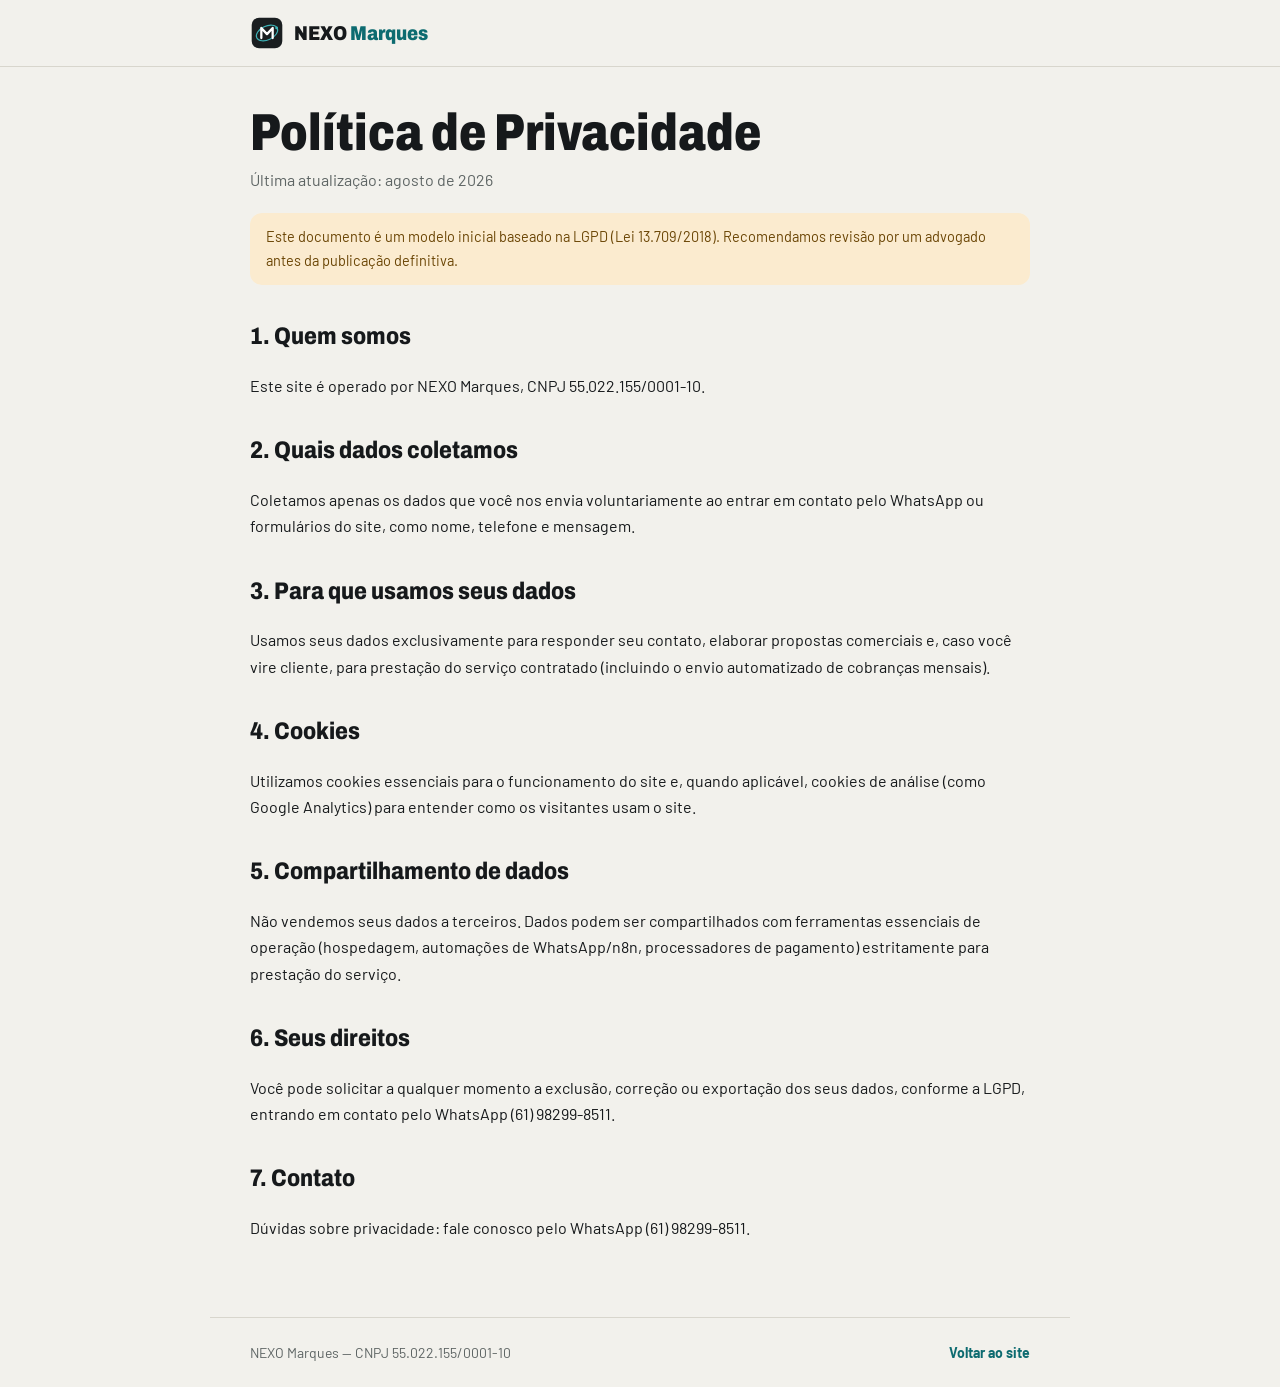
==== commit 0bc6136b: "Empresa passa a se chamar NEXO Marques - Nome novo no logo (NEXO + Marques em petróleo), textos, rod" ====
--- a/privacidade.html
+++ b/privacidade.html
@@ -3,7 +3,7 @@
 <head>
 <meta charset="UTF-8">
 <meta name="viewport" content="width=device-width, initial-scale=1.0">
-<title>Política de Privacidade — M.marquestech</title>
+<title>Política de Privacidade — NEXO Marques</title>
 <meta name="theme-color" content="#1A1E20">
 <link rel="icon" type="image/svg+xml" href="assets/favicon.svg">
 <link rel="apple-touch-icon" href="assets/apple-touch-icon.png">
@@ -15,7 +15,7 @@
 
 <header class="nav">
   <div class="nav-inner container">
-    <a href="index.html"><img class="nav-logo" src="assets/logo-mmarquestech.svg" alt="M.marquestech" width="110" height="40"></a>
+    <a class="logo" href="index.html" aria-label="NEXO Marques, voltar ao site"><svg class="logo-mark" width="34" height="34" viewBox="0 0 120 120" aria-hidden="true"><rect x="6" y="6" width="108" height="108" rx="26" fill="#1A1E20"/><ellipse cx="60" cy="60" rx="40" ry="24" fill="none" stroke="#3DB3B8" stroke-width="4" transform="rotate(-25 60 60)"/><circle cx="94" cy="42" r="5" fill="#3DB3B8"/><path d="M40 78V42l20 22 20-22v36" fill="none" stroke="#fff" stroke-width="8" stroke-linecap="round" stroke-linejoin="round"/></svg><span>NEXO <em>Marques</em></span></a>
   </div>
 </header>
 
@@ -28,7 +28,7 @@
   </div>
 
   <h2>1. Quem somos</h2>
-  <p>Este site é operado por M.marquestech, CNPJ 55.022.155/0001-10.</p>
+  <p>Este site é operado por NEXO Marques, CNPJ 55.022.155/0001-10.</p>
 
   <h2>2. Quais dados coletamos</h2>
   <p>Coletamos apenas os dados que você nos envia voluntariamente ao entrar em contato pelo WhatsApp ou formulários do site, como nome, telefone e mensagem.</p>
@@ -51,7 +51,7 @@
 
 <footer>
   <div class="container footer-bottom">
-    <span>M.marquestech &mdash; CNPJ 55.022.155/0001-10</span>
+    <span>NEXO Marques &mdash; CNPJ 55.022.155/0001-10</span>
     <a href="index.html">Voltar ao site</a>
   </div>
 </footer>
--- a/css/style.css
+++ b/css/style.css
@@ -1,4 +1,4 @@
-/* M.marquestech · site NEXO M (reformulação 10/2026)
+/* NEXO Marques · site NEXO M (reformulação 10/2026)
    Base off-white + grafite + petróleo. Cores de produto só como identificação.
    Cards só nos produtos; o resto é editorial (linhas, divisórias, números). */
 :root{
@@ -56,6 +56,7 @@
 .mnav{display:none}
 .logo{display:inline-flex;align-items:center;gap:10px;font-family:var(--disp);font-stretch:85%;font-weight:850;font-size:20px}
 .logo-mark{flex:none}
+.logo em{font-style:normal;color:var(--acc)}
 
 /* hero */
 .hero{display:grid;grid-template-columns:minmax(0,1.05fr) minmax(0,1fr);gap:clamp(24px,4vw,56px);align-items:center;padding-block:clamp(18px,4vw,48px) 52px}
